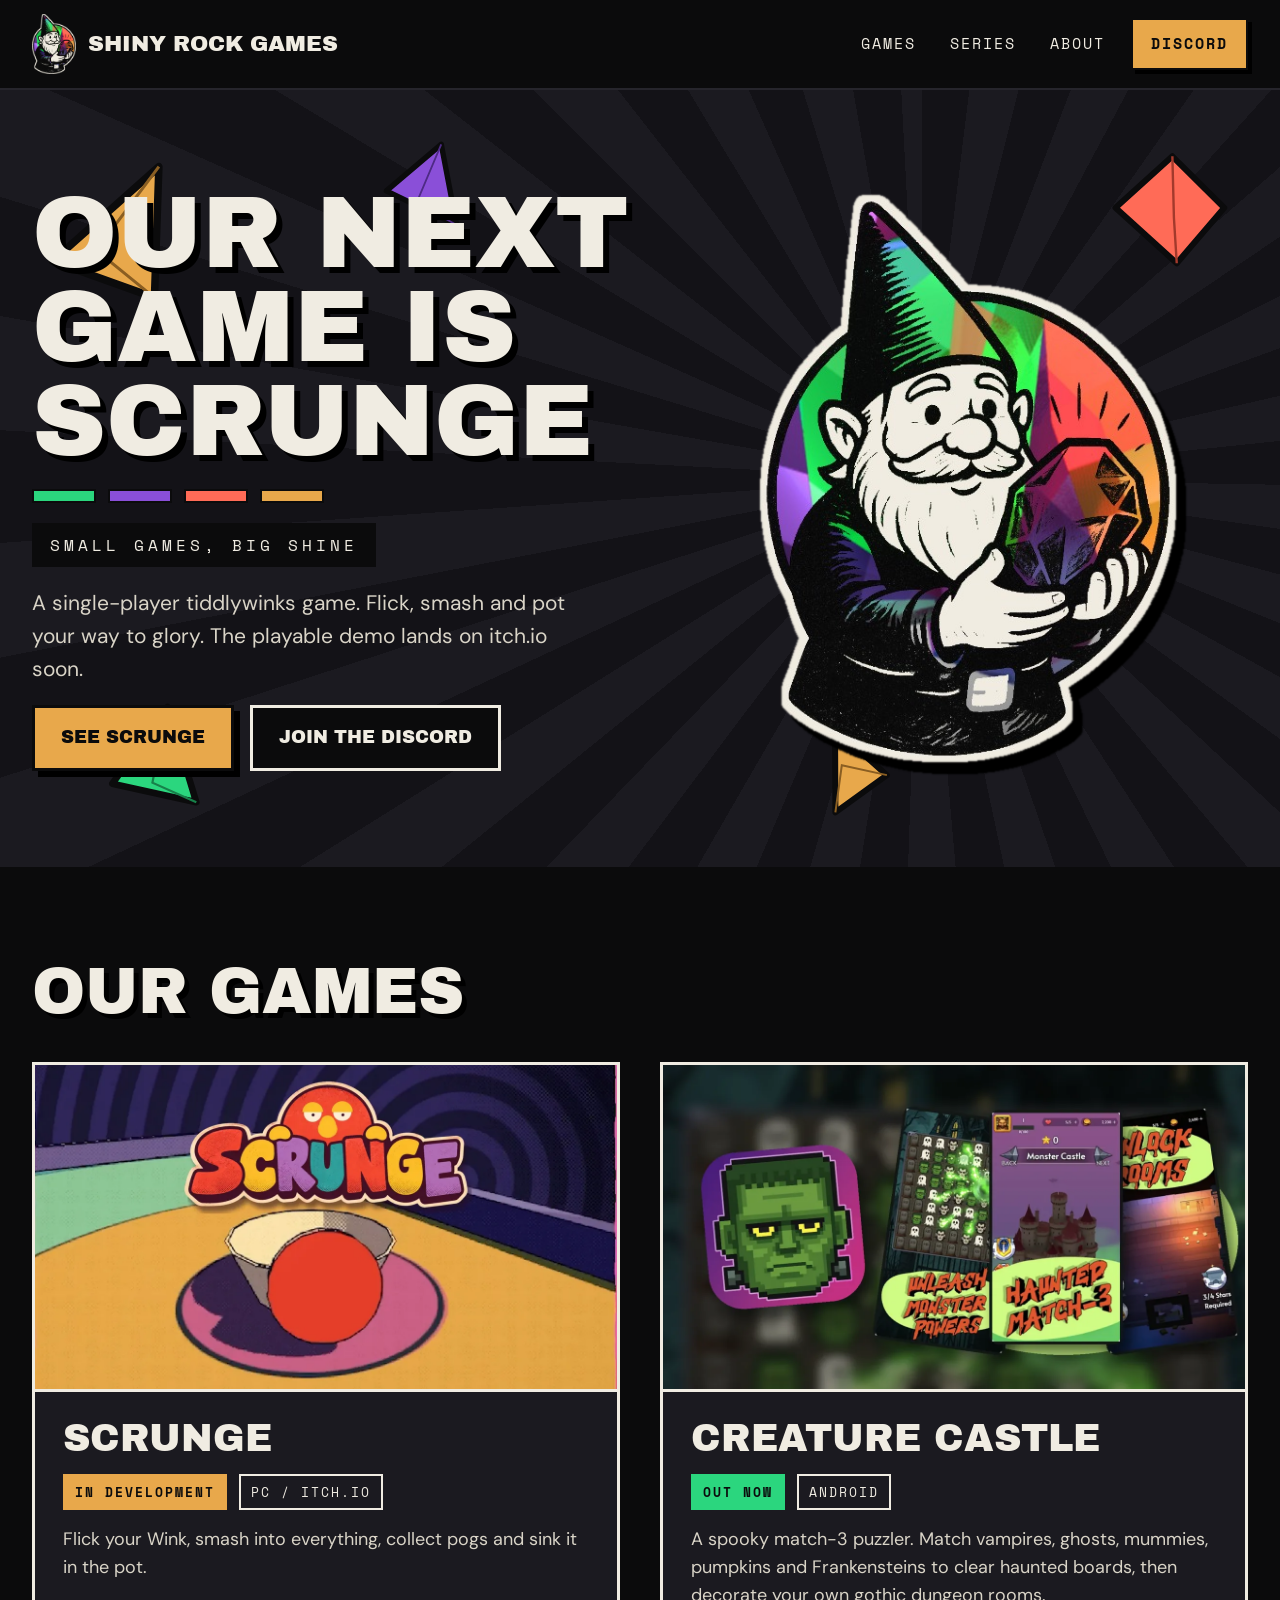
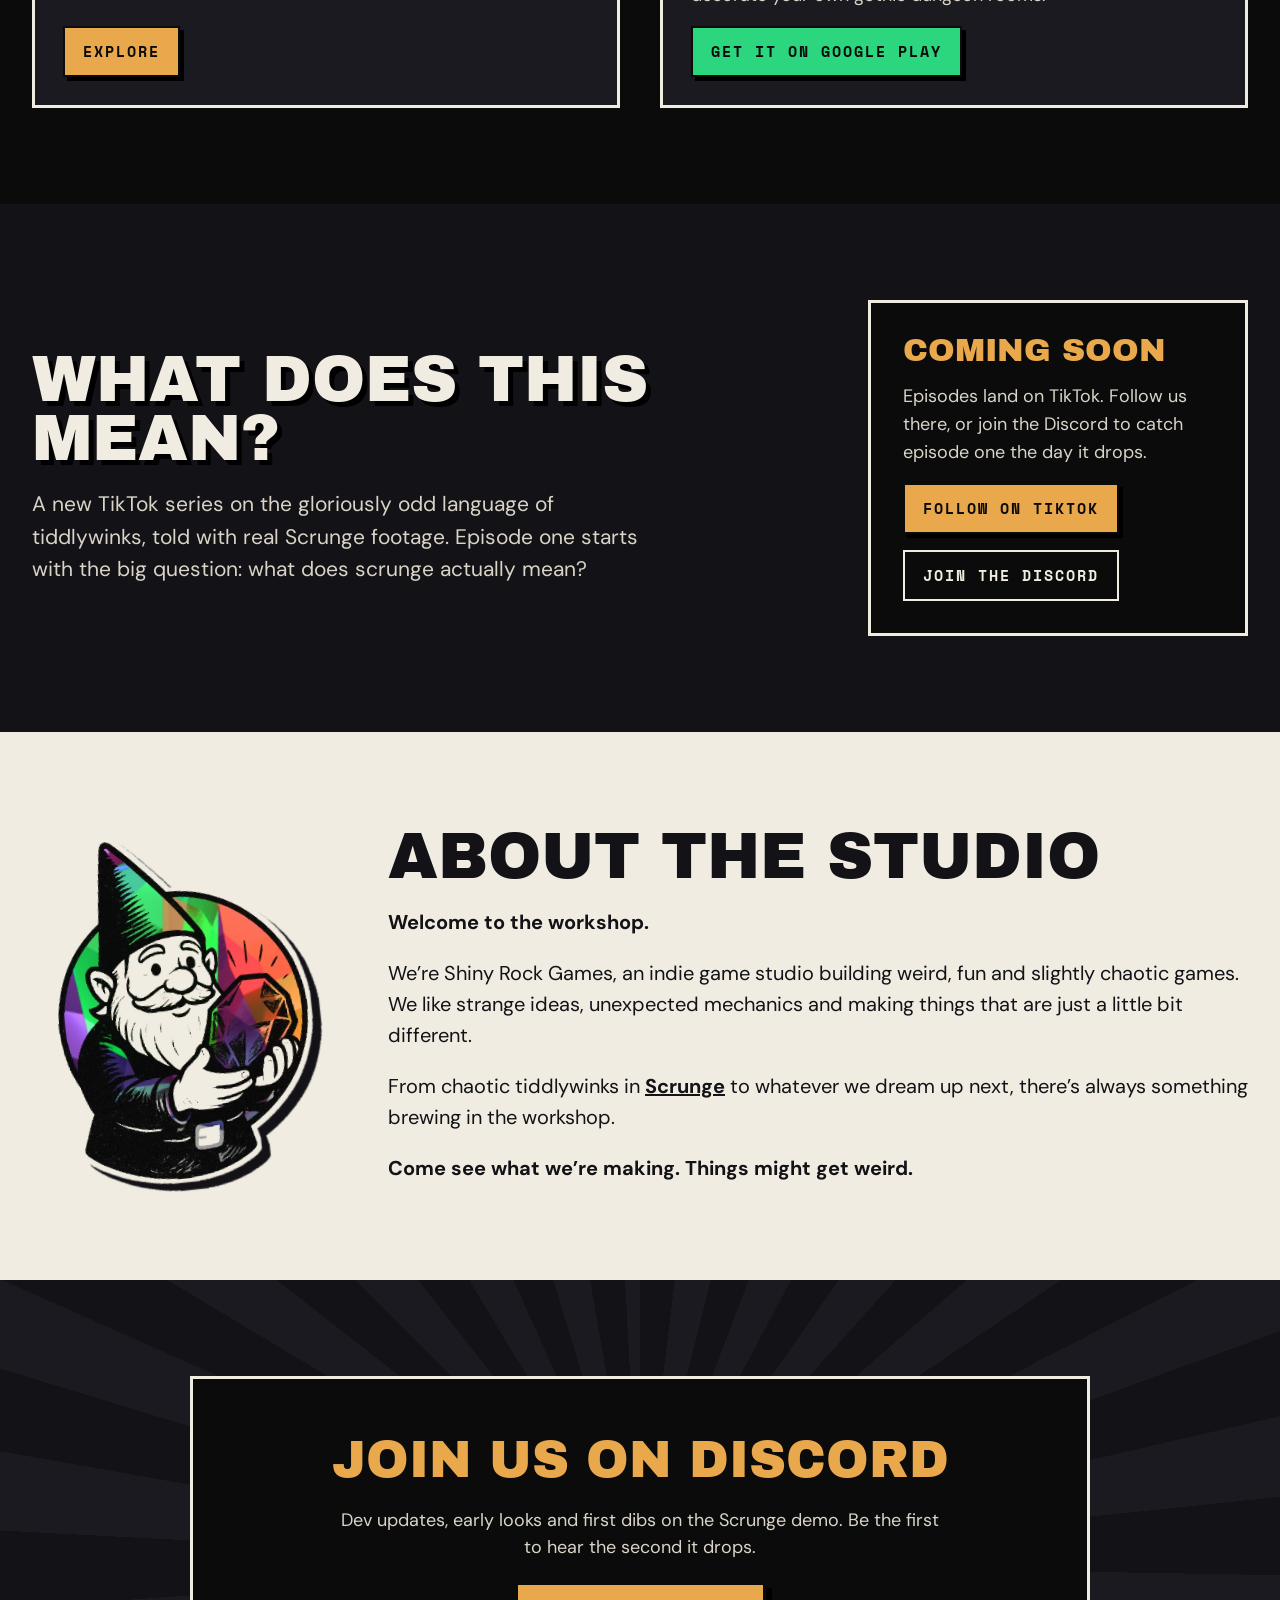
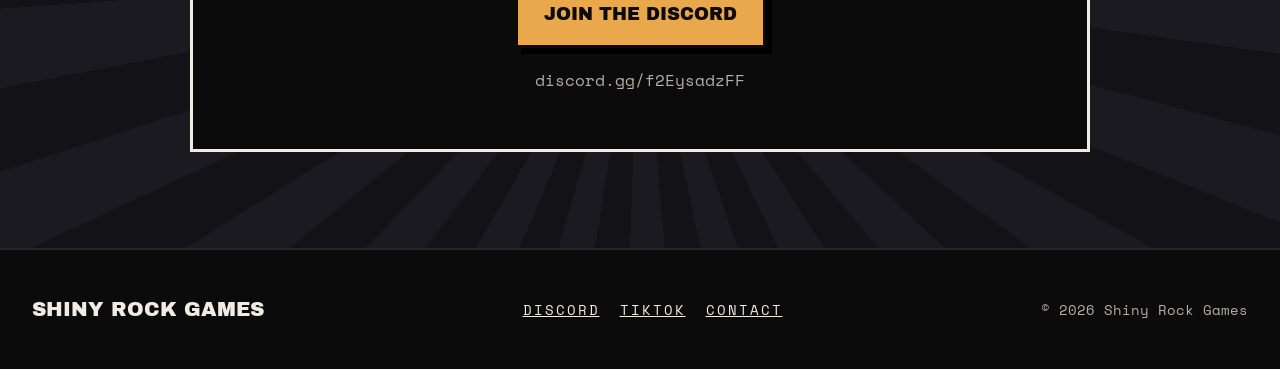
==== index.html @ 1b3ddffb "inc tiktok link" ====
<!doctype html>
<html lang="en-GB">
<head>
<meta charset="utf-8">
<meta name="viewport" content="width=device-width, initial-scale=1">
<title>Shiny Rock Games</title>
<meta name="description" content="Shiny Rock Games makes small games with big shine. Our next game, Scrunge, is a tiddlywinks game with a demo coming soon on itch.io.">
<meta property="og:title" content="Shiny Rock Games">
<meta property="og:description" content="Small games, big shine. Scrunge demo coming soon.">
<meta property="og:image" content="images/logo.png">
<link rel="icon" type="image/png" href="images/logo.png">
<link rel="preconnect" href="https://fonts.googleapis.com">
<link rel="preconnect" href="https://fonts.gstatic.com" crossorigin>
<link href="https://fonts.googleapis.com/css2?family=Archivo+Black&family=Space+Mono:wght@400;700&family=DM+Sans:wght@400;500;700&display=swap" rel="stylesheet">
<link rel="stylesheet" href="style.css">
</head>
<body>

<header class="site-header">
  <nav class="nav" aria-label="Main">
    <a class="brand" href="index.html">
      <img src="images/logo.png" alt="">
      <span>Shiny Rock Games</span>
    </a>
    <div class="nav-links">
      <a href="#games">Games</a>
      <a href="#series">Series</a>
      <a href="#about">About</a>
      <a class="btn btn--primary btn--small" href="https://discord.gg/f2EysadzFF">Discord</a>
    </div>
  </nav>
</header>

<main>

  <section class="hero hero--home sunburst">
    <svg class="shard" aria-hidden="true" width="150" height="150" viewBox="0 0 100 100" style="left:3%;top:10%;rotate:-14deg"><path d="M8 52 L92 8 L68 92 Z" fill="#E8A84B" stroke-width="5"/><path d="M92 8 L38 52 L68 92" fill="none" stroke="#8A5E22" stroke-width="2"/></svg>
    <svg class="shard" aria-hidden="true" width="90" height="90" viewBox="0 0 100 100" style="left:30%;top:6%;rotate:18deg"><path d="M50 6 L94 86 L8 74 Z" fill="#8A4FD8" stroke-width="6"/><path d="M50 6 L44 76 L94 86" fill="none" stroke="#4E2A85" stroke-width="2"/></svg>
    <svg class="shard" aria-hidden="true" width="110" height="110" viewBox="0 0 100 100" style="left:8%;bottom:8%;rotate:8deg"><path d="M14 86 L54 10 L92 92 Z" fill="#2BD67E" stroke-width="6"/><path d="M54 10 L50 80 L92 92" fill="none" stroke="#17804A" stroke-width="2"/></svg>
    <svg class="shard" aria-hidden="true" width="120" height="120" viewBox="0 0 100 100" style="right:4%;top:8%;rotate:-22deg"><path d="M10 30 L70 8 L94 64 L40 92 Z" fill="#FF6B57" stroke-width="5"/><path d="M70 8 L52 56 L40 92" fill="none" stroke="#A33A2C" stroke-width="2"/></svg>
    <svg class="shard" aria-hidden="true" width="100" height="100" viewBox="0 0 100 100" style="right:30%;bottom:6%;rotate:30deg"><path d="M20 20 L88 34 L62 92 Z" fill="#E8A84B" stroke-width="6"/><path d="M88 34 L44 48 L62 92" fill="none" stroke="#8A5E22" stroke-width="2"/></svg>

    <div class="wrap hero-grid">
      <div class="hero-copy">
        <h1 class="display h1">Our next game is Scrunge</h1>
        <div class="colour-bar" aria-hidden="true"><span></span><span></span><span></span><span></span></div>
        <span class="tagline">Small games, big shine</span>
        <p class="lead">A single-player tiddlywinks game. Flick, smash and pot your way to glory. The playable demo lands on itch.io soon.</p>
        <div class="btn-row">
          <a class="btn btn--primary" href="scrunge.html">See Scrunge</a>
          <a class="btn btn--outline" href="https://discord.gg/f2EysadzFF">Join the Discord</a>
        </div>
      </div>
      <div class="hero-art">
        <img src="images/logo.png" alt="The Shiny Rock Games gnome holding a glowing gem">
      </div>
    </div>
  </section>

  <section id="games" class="section section--black">
    <div class="wrap" style="display:flex;flex-direction:column;gap:40px">
      <h2 class="display h2">Our games</h2>
      <div class="games-grid">

        <article class="game-card">
          <img src="images/scrunge-screenshot.webp" width="1200" height="675" loading="lazy" alt="The Scrunge logo above a red wink resting against the pot on an orange mat">
          <div class="game-card__body">
            <h3 class="h3">Scrunge</h3>
            <div class="tags"><span class="tag tag--amber">IN DEVELOPMENT</span><span class="tag">PC / ITCH.IO</span></div>
            <p class="body-dim">Flick your Wink, smash into everything, collect pogs and sink it in the pot.</p>
            <a class="btn btn--primary btn--small" href="scrunge.html">Explore</a>
          </div>
        </article>

        <article class="game-card">
          <img src="images/creature-castle-screenshot.webp" width="1200" height="675" loading="lazy" alt="The Creature Castle app icon, a pixel-art Frankenstein, beside three phone screens: a haunted match-3 board, the Monster Castle map and a dungeon room to unlock">
          <div class="game-card__body">
            <h3 class="h3">Creature Castle</h3>
            <div class="tags"><span class="tag tag--green">OUT NOW</span><span class="tag">ANDROID</span></div>
            <p class="body-dim">A spooky match-3 puzzler. Match vampires, ghosts, mummies, pumpkins and Frankensteins to clear haunted boards, then decorate your own gothic dungeon rooms.</p>
            <a class="btn btn--primary btn--small btn--green" href="https://play.google.com/store/apps/details?id=com.shinyrockgames.monstercastle">Get it on Google Play</a>
          </div>
        </article>

      </div>
    </div>
  </section>

  <section id="series" class="section">
    <div class="wrap split">
      <div class="grow">
        <h2 class="display h2">What does this mean?</h2>
        <p class="lead" style="max-width:640px">A new TikTok series on the gloriously odd language of tiddlywinks, told with real Scrunge footage. Episode one starts with the big question: what does scrunge actually mean?</p>
      </div>
      <div class="panel">
        <span class="panel__title">Coming soon</span>
        <p class="body-dim">Episodes land on TikTok. Follow us there, or join the Discord to catch episode one the day it drops.</p>
        <div class="btn-row">
          <a class="btn btn--primary btn--small" href="https://www.tiktok.com/@shiny.rock.games">Follow on TikTok</a>
          <a class="btn btn--outline btn--small" href="https://discord.gg/f2EysadzFF">Join the Discord</a>
        </div>
      </div>
    </div>
  </section>

  <section id="about" class="section section--cream">
    <div class="wrap about">
      <div class="about__art"><img src="images/logo.png" alt=""></div>
      <div class="about__copy">
        <h2 class="display h2">About the studio</h2>
        <p><strong>Welcome to the workshop.</strong></p>
        <p>We’re Shiny Rock Games, an indie game studio building weird, fun and slightly chaotic games. We like strange ideas, unexpected mechanics and making things that are just a little bit different.</p>
        <p>From chaotic tiddlywinks in <strong><a href="scrunge.html">Scrunge</a></strong> to whatever we dream up next, there’s always something brewing in the workshop.</p>
        <p><strong>Come see what we’re making. Things might get weird.</strong></p>
      </div>
    </div>
  </section>

  <section class="section sunburst">
    <div class="cta-box cta-box--centre">
      <h2 class="cta-title">Join us on Discord</h2>
      <p class="body-dim" style="max-width:620px">Dev updates, early looks and first dibs on the Scrunge demo. Be the first to hear the second it drops.</p>
      <a class="btn btn--primary" href="https://discord.gg/f2EysadzFF">Join the Discord</a>
      <p class="mono" style="margin:0;font-size:16px;color:var(--muted)">discord.gg/f2EysadzFF</p>
    </div>
  </section>

</main>

<footer class="site-footer">
  <div class="wrap">
    <span class="footer-brand">Shiny Rock Games</span>
    <div class="footer-links">
      <a href="https://discord.gg/f2EysadzFF">Discord</a>
      <a href="https://www.tiktok.com/@shiny.rock.games">TikTok</a>
      <!-- TODO: add Instagram and Threads once the accounts exist -->
      <a href="mailto:shinyrockgames@gmail.com">Contact</a>
    </div>
    <span class="footer-copy">© 2026 Shiny Rock Games</span>
  </div>
</footer>

</body>
</html>
---- style.css ----
/* Shiny Rock Games: shared styles */
:root {
  --ink: #131217;
  --ink-ray: #1B1A20;
  --black: #0B0B0C;
  --panel: #1B1A20;
  --panel-2: #26252C;
  --line: #3A3942;
  --cream: #F0ECE2;
  --cream-dim: #D9D4C7;
  --muted: #B5B0A4;
  --green: #2BD67E;
  --purple: #8A4FD8;
  --purple-light: #B98CF0;
  --purple-dark: #6B3BB0;
  --coral: #FF6B57;
  --amber: #E8A84B;
  --accent: var(--amber);

  --font-display: 'Archivo Black', 'Arial Black', sans-serif;
  --font-mono: 'Space Mono', ui-monospace, monospace;
  --font-body: 'DM Sans', 'Helvetica Neue', Arial, sans-serif;

  --section-y: 96px;
  --gutter: 32px;
  --max: 1280px;
}

* { box-sizing: border-box; }
html { scroll-behavior: smooth; }
body { margin: 0; background: var(--ink); color: var(--cream); font-family: var(--font-body); font-size: 18px; line-height: 1.55; }
img { max-width: 100%; height: auto; display: block; }
a { color: var(--cream); }
a:hover { color: var(--amber); }
:focus-visible { outline: 3px solid var(--amber); outline-offset: 3px; }

.wrap { max-width: var(--max); margin: 0 auto; }
.section { padding: var(--section-y) var(--gutter); }
.section--black { background: var(--black); }
.section--cream { background: var(--cream); color: var(--ink); }
.section--cream a { color: var(--ink); }
.sunburst { position: relative; overflow: hidden; background-color: var(--ink); background-image: repeating-conic-gradient(from 0deg at var(--burst-x, 50%) var(--burst-y, 50%), var(--ink) 0deg 7deg, var(--ink-ray) 7deg 14deg); }

/* Type */
.display { margin: 0; font-family: var(--font-display); font-weight: 400; text-transform: uppercase; line-height: 0.92; text-shadow: 6px 6px 0 #000; }
.h1 { font-size: clamp(54px, 8vw, 104px); }
.h1--huge { font-size: clamp(76px, 14vw, 200px); line-height: 0.88; text-shadow: 8px 8px 0 #000; }
.h2 { font-size: clamp(36px, 5vw, 64px); text-shadow: 5px 5px 0 #000; }
.section--cream .h2 { text-shadow: none; }
.h3 { font-family: var(--font-display); font-weight: 400; text-transform: uppercase; margin: 0; font-size: 38px; line-height: 1; }
.lead { margin: 0; font-size: 21px; color: var(--cream-dim); max-width: 560px; }
.body-dim { margin: 0; color: var(--cream-dim); }
.mono { font-family: var(--font-mono); }
.tagline { align-self: flex-start; display: inline-block; padding: 10px 18px; background: var(--black); color: var(--cream); font-family: var(--font-mono); font-size: 16px; letter-spacing: 4px; text-transform: uppercase; }

/* Four-colour brand bar */
.colour-bar { display: flex; gap: 12px; }
.colour-bar span { width: 64px; height: 14px; border: 2px solid var(--black); }
.colour-bar span:nth-child(1) { background: var(--green); }
.colour-bar span:nth-child(2) { background: var(--purple); }
.colour-bar span:nth-child(3) { background: var(--coral); }
.colour-bar span:nth-child(4) { background: var(--amber); }

/* Buttons: press into their shadow, never fade */
.btn { display: inline-block; padding: 16px 26px; font-family: var(--font-display); font-size: 18px; text-transform: uppercase; text-decoration: none; border: 3px solid var(--black); cursor: pointer; transition: transform .08s ease-out, box-shadow .08s ease-out; }
.btn--primary { background: var(--accent); color: var(--black); box-shadow: 6px 6px 0 #000; }
.btn--primary:hover { color: var(--black); transform: translate(3px, 3px); box-shadow: 3px 3px 0 #000; }
.btn--primary:active { transform: translate(6px, 6px); box-shadow: 0 0 0 #000; }
.btn--outline { background: var(--black); color: var(--cream); border-color: var(--cream); }
.btn--outline:hover { color: var(--black); background: var(--cream); }
.btn--small { padding: 12px 18px; font-family: var(--font-mono); font-weight: 700; font-size: 15px; letter-spacing: 2px; border-width: 2px; }
.btn--small.btn--primary { box-shadow: 4px 4px 0 #000; }
.btn--small.btn--primary:hover { box-shadow: 2px 2px 0 #000; transform: translate(2px, 2px); }
.btn--green { background: var(--green); }
.btn-row { display: flex; flex-wrap: wrap; gap: 16px; }

/* Header */
.site-header { background: var(--black); border-bottom: 2px solid var(--panel-2); }
.nav { max-width: var(--max); margin: 0 auto; padding: 14px var(--gutter); display: flex; flex-wrap: wrap; align-items: center; justify-content: space-between; gap: 16px; }
.brand { display: flex; align-items: center; gap: 12px; text-decoration: none; color: var(--cream); }
.brand img { height: 60px; width: auto; }
.brand span { font-family: var(--font-display); font-size: 22px; text-transform: uppercase; }
.nav-links { display: flex; flex-wrap: wrap; align-items: center; gap: 6px; font-family: var(--font-mono); font-size: 15px; letter-spacing: 2px; text-transform: uppercase; }
.nav-links a { padding: 12px 14px; text-decoration: none; }
.nav-links .btn { padding: 12px 18px; margin-left: 6px; }

/* Gem shards (decorative) */
.shard { position: absolute; pointer-events: none; }
.shard path:first-child { stroke: var(--black); stroke-linejoin: round; }

/* Hero */
.hero { padding: var(--section-y) var(--gutter); }
.hero--home { --burst-x: 72%; }
.hero-grid { position: relative; display: flex; flex-wrap: wrap; align-items: center; gap: 56px; }
.hero-copy { flex: 1 1 460px; min-width: 0; display: flex; flex-direction: column; gap: 20px; }
.hero-art { flex: 1 1 420px; min-width: 0; display: flex; justify-content: center; }
.hero-art img { width: 100%; max-width: 420px; filter: drop-shadow(10px 12px 0 #000); }
.hero--game { --burst-y: 30%; }
.hero-centre { position: relative; display: flex; flex-direction: column; align-items: center; text-align: center; gap: 20px; }
.hero-centre .tagline { align-self: center; }

/* Placeholders: replace with real media */
.placeholder { background: var(--panel-2); color: var(--muted); font-family: var(--font-mono); display: flex; align-items: center; justify-content: center; text-align: center; padding: 16px; }

/* Game cards */
.games-grid { display: grid; grid-template-columns: repeat(auto-fit, minmax(320px, 1fr)); gap: 40px; }
.game-card { background: var(--panel); border: 3px solid var(--cream); display: flex; flex-direction: column; }
.game-card .placeholder, .game-card > img { aspect-ratio: 16 / 9; border-bottom: 3px solid var(--cream); object-fit: cover; }
.game-card__body { padding: 28px; display: flex; flex-direction: column; gap: 16px; flex-grow: 1; }
.game-card__body p { flex-grow: 1; }
.game-card__body .btn { align-self: flex-start; }
.tags { display: flex; flex-wrap: wrap; gap: 12px; font-family: var(--font-mono); font-size: 13px; letter-spacing: 2px; }
.tag { padding: 6px 10px; border: 2px solid var(--cream); }
.tag--amber { background: var(--amber); color: var(--black); border-color: var(--amber); font-weight: 700; }
.tag--green { background: var(--green); color: var(--black); border-color: var(--green); font-weight: 700; }

/* Split rows */
.split { display: flex; flex-wrap: wrap; align-items: center; justify-content: space-between; gap: 40px; }
.split > .grow { flex: 1 1 520px; min-width: 0; display: flex; flex-direction: column; gap: 20px; }
.panel { flex: 0 1 380px; min-width: 0; background: var(--black); border: 3px solid var(--cream); padding: 32px; display: flex; flex-direction: column; gap: 16px; }
.panel .btn { align-self: flex-start; }
.panel__title { font-family: var(--font-display); font-size: 32px; text-transform: uppercase; color: var(--amber); line-height: 1; }

/* About */
.about { display: flex; flex-wrap: wrap; align-items: center; gap: 56px; }
.about__art { flex: 0 1 300px; display: flex; justify-content: center; }
.about__art img { max-width: 260px; transform: rotate(-6deg); filter: drop-shadow(8px 8px 0 var(--ink)); }
.about__copy { flex: 1 1 460px; min-width: 0; display: flex; flex-direction: column; gap: 20px; }
.about__copy p { margin: 0; font-size: 20px; }

/* CTA bands */
.cta-box { position: relative; max-width: 960px; margin: 0 auto; background: var(--black); border: 3px solid var(--cream); padding: 56px 40px; display: flex; flex-wrap: wrap; align-items: center; justify-content: space-between; gap: 40px; }
.cta-box > div { flex: 1 1 360px; min-width: 0; display: flex; flex-direction: column; gap: 12px; }
.cta-box--centre { flex-direction: column; align-items: center; justify-content: center; gap: 20px; text-align: center; max-width: 900px; }
.cta-box.cta-box--centre > * { flex: none; }
.cta-box--centre .btn-row { flex-direction: row; justify-content: center; gap: 16px; }
.cta-title { margin: 0; font-family: var(--font-display); font-weight: 400; font-size: clamp(32px, 4vw, 52px); text-transform: uppercase; color: var(--amber); line-height: 1; }

/* Trailer */
.trailer { width: 100%; max-width: 1040px; aspect-ratio: 16 / 9; background: var(--black); border: 3px solid var(--cream); box-shadow: 12px 12px 0 #000; display: flex; flex-direction: column; align-items: center; justify-content: center; gap: 16px; }
.trailer iframe, .trailer video { display: block; width: 100%; height: 100%; border: 0; }

/* How it plays: alternating rows */
.steps { display: flex; flex-direction: column; gap: 72px; }
.step { display: flex; flex-wrap: wrap; align-items: center; gap: 56px; }
.step:nth-child(even) { flex-direction: row-reverse; }
.step__media { flex: 1 1 480px; min-width: 0; aspect-ratio: 16 / 9; border: 3px solid var(--cream); }
video.step__media { display: block; width: 100%; height: auto; object-fit: cover; background: var(--black); }
.step__copy { flex: 1 1 340px; min-width: 0; display: flex; flex-direction: column; gap: 16px; }
.step__num { font-family: var(--font-display); font-size: 72px; line-height: 1; color: var(--line); }
.step__copy .h3 { font-size: 40px; }

/* Pogs */
.pogs { display: grid; grid-template-columns: repeat(auto-fit, minmax(200px, 1fr)); gap: 40px; justify-items: center; }
.pog { display: flex; flex-direction: column; align-items: center; gap: 16px; }
.pog__disc { width: 200px; height: 200px; border-radius: 50%; border: 4px solid var(--black); background-size: 10px 10px; box-shadow: 6px 6px 0 var(--black); display: flex; align-items: center; justify-content: center; }
.pog__face { width: 128px; height: 128px; border-radius: 50%; background: var(--cream); border: 3px solid var(--black); display: flex; align-items: center; justify-content: center; text-align: center; font-family: var(--font-mono); font-weight: 700; font-size: 13px; padding: 10px; overflow: hidden; }
.pog__name { font-family: var(--font-display); font-size: 18px; text-transform: uppercase; }
.pog--green  .pog__disc { background-color: var(--green);  background-image: radial-gradient(var(--black) 18%, transparent 20%); transform: rotate(-6deg); }
.pog--purple .pog__disc { background-color: var(--purple); background-image: radial-gradient(var(--cream) 18%, transparent 20%); transform: rotate(5deg); }
.pog--amber  .pog__disc { background-color: var(--amber);  background-image: radial-gradient(var(--coral) 18%, transparent 20%); transform: rotate(-2deg); }
.pog--coral  .pog__disc { background-color: var(--coral);  background-image: radial-gradient(var(--black) 18%, transparent 20%); transform: rotate(7deg); }

/* Glossary */
.glossary { flex: 1 1 520px; min-width: 0; margin: 0; display: flex; flex-direction: column; gap: 16px; }
.glossary > div { background: var(--black); border: 3px solid var(--cream); padding: 22px 26px; }
.glossary dt { font-family: var(--font-display); font-size: 26px; text-transform: uppercase; }
.glossary dd { margin: 8px 0 0; color: var(--cream-dim); }
.label-box { align-self: flex-start; padding: 12px 18px; background: var(--black); border: 2px solid var(--cream); font-family: var(--font-mono); font-weight: 700; letter-spacing: 3px; text-transform: uppercase; color: var(--amber); }

/* Footer */
.site-footer { background: var(--black); padding: 44px var(--gutter); border-top: 2px solid var(--panel-2); }
.site-footer .wrap { display: flex; flex-wrap: wrap; align-items: center; justify-content: space-between; gap: 20px; }
.footer-brand { font-family: var(--font-display); font-size: 20px; text-transform: uppercase; }
.footer-links { display: flex; flex-wrap: wrap; gap: 20px; font-family: var(--font-mono); font-size: 14px; letter-spacing: 2px; text-transform: uppercase; }
.footer-copy { font-family: var(--font-mono); font-size: 14px; color: var(--muted); }

/* Small screens */
@media (max-width: 640px) {
  :root { --section-y: 64px; --gutter: 20px; }
  .brand img { height: 48px; }
  .brand span { font-size: 18px; }
  .shard { transform: scale(.6); opacity: .8; }
  .cta-box { padding: 36px 24px; }
}

@media (prefers-reduced-motion: reduce) {
  html { scroll-behavior: auto; }
  .btn { transition: none; }
}
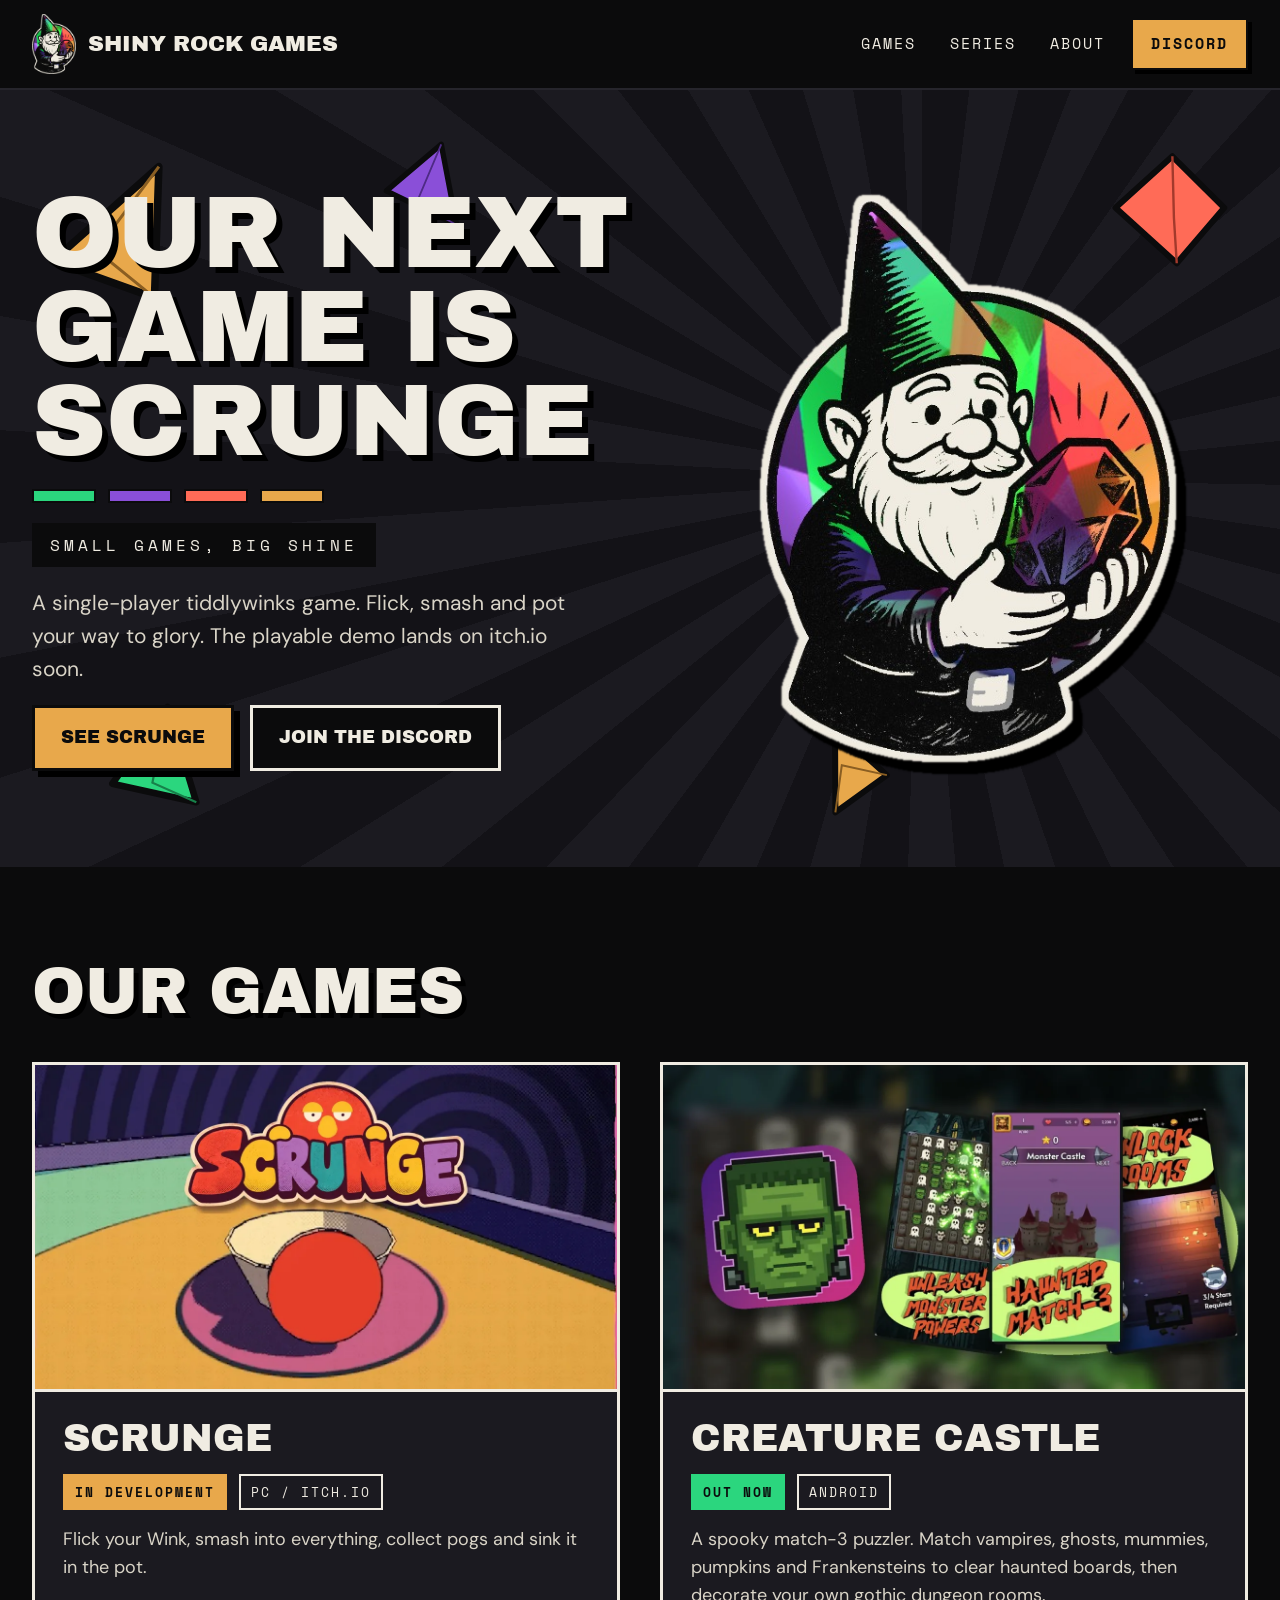
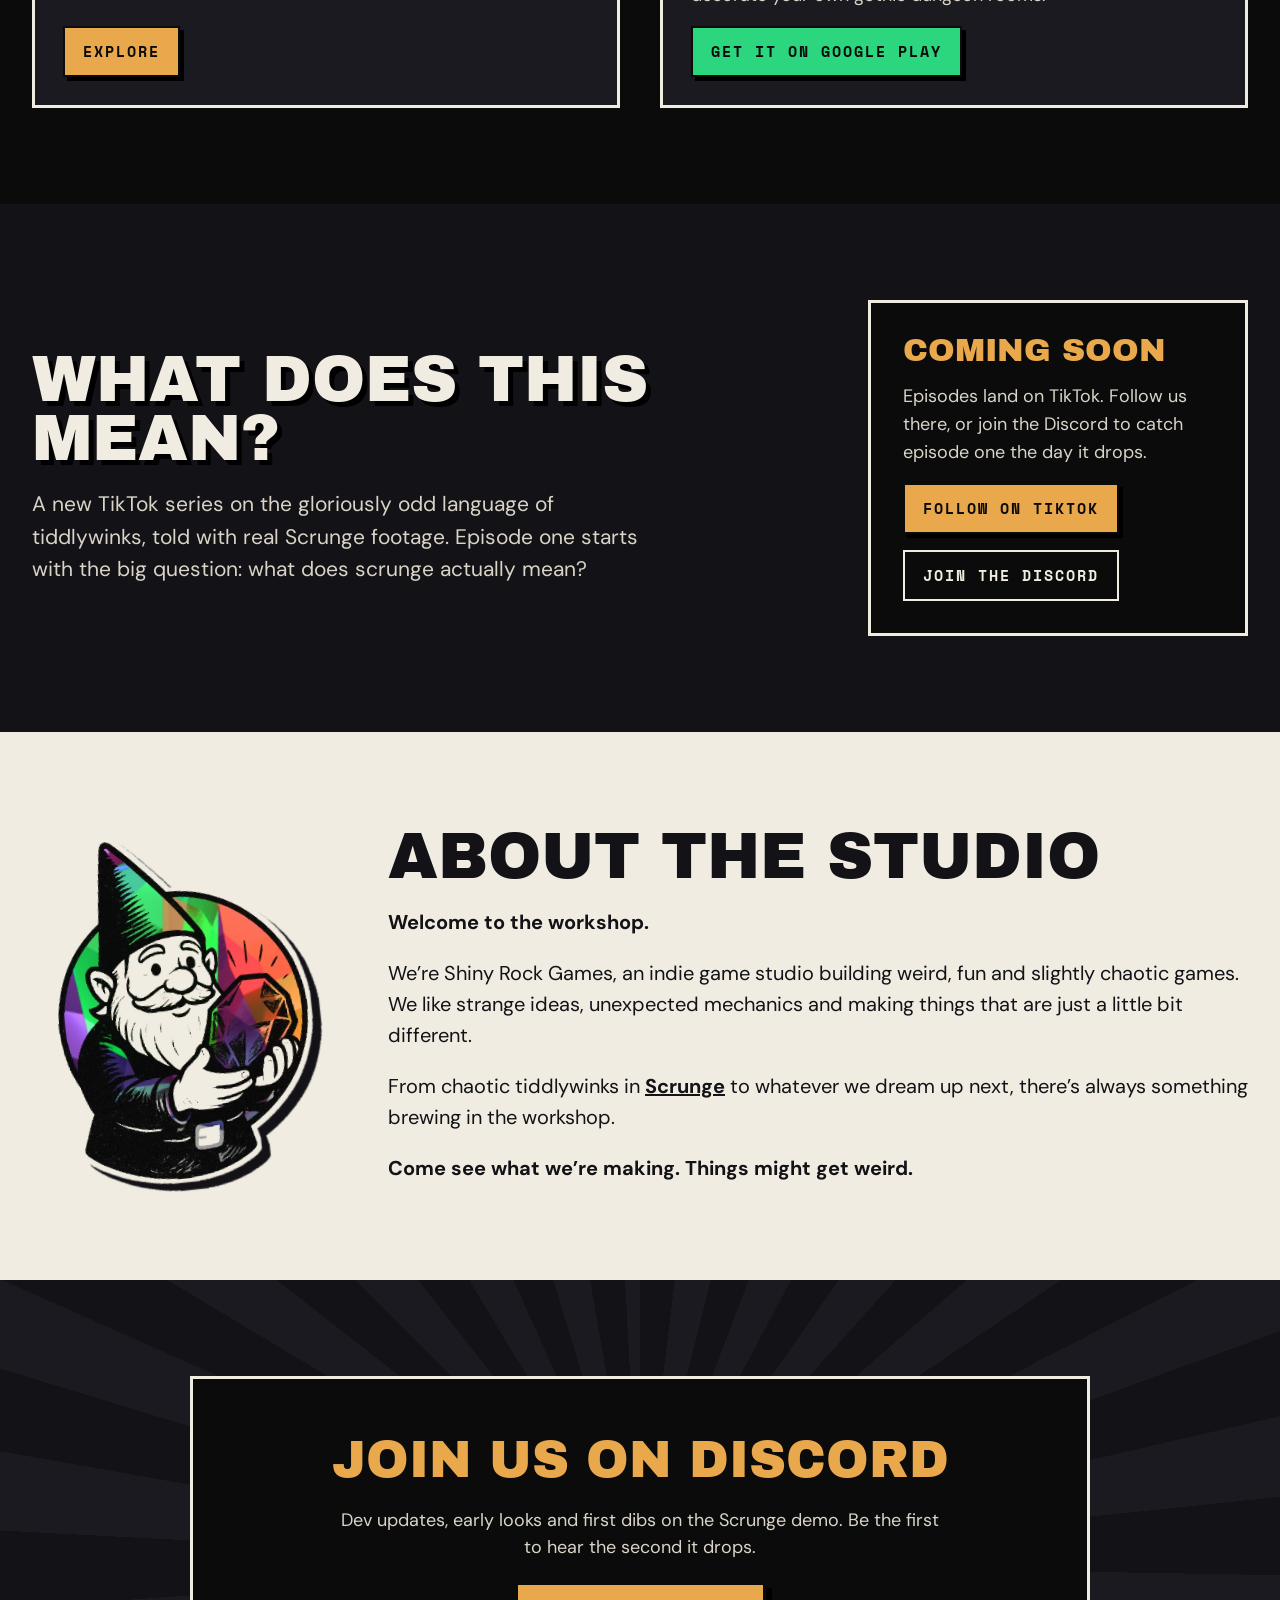
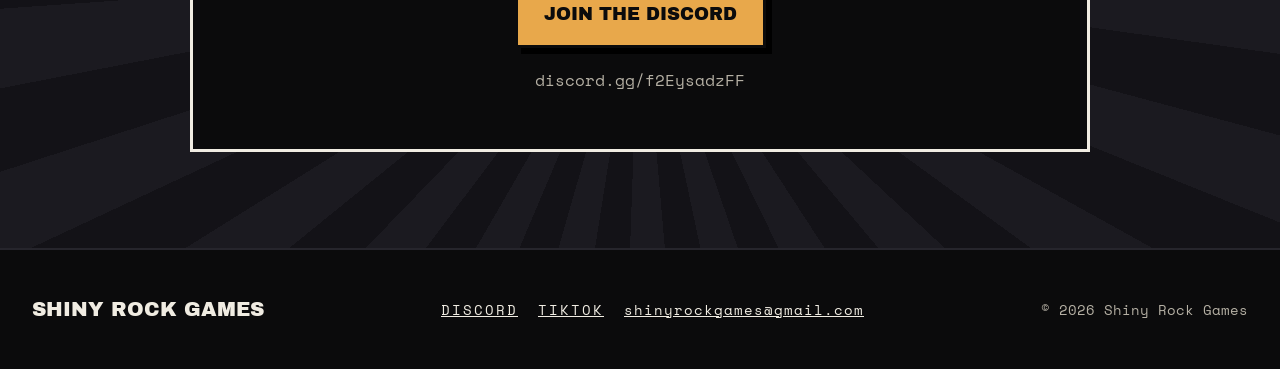
==== commit fafe793d: "email update" ====
--- a/index.html
+++ b/index.html
@@ -134,7 +134,7 @@
       <a href="https://discord.gg/f2EysadzFF">Discord</a>
       <a href="https://www.tiktok.com/@shiny.rock.games">TikTok</a>
       <!-- TODO: add Instagram and Threads once the accounts exist -->
-      <a href="mailto:shinyrockgames@gmail.com">Contact</a>
+      <a class="footer-email" href="mailto:shinyrockgames@gmail.com">shinyrockgames@gmail.com</a>
     </div>
     <span class="footer-copy">© 2026 Shiny Rock Games</span>
   </div>
--- a/style.css
+++ b/style.css
@@ -173,6 +173,7 @@
 .site-footer .wrap { display: flex; flex-wrap: wrap; align-items: center; justify-content: space-between; gap: 20px; }
 .footer-brand { font-family: var(--font-display); font-size: 20px; text-transform: uppercase; }
 .footer-links { display: flex; flex-wrap: wrap; gap: 20px; font-family: var(--font-mono); font-size: 14px; letter-spacing: 2px; text-transform: uppercase; }
+.footer-links .footer-email { text-transform: none; letter-spacing: 1px; overflow-wrap: anywhere; }
 .footer-copy { font-family: var(--font-mono); font-size: 14px; color: var(--muted); }
 
 /* Small screens */
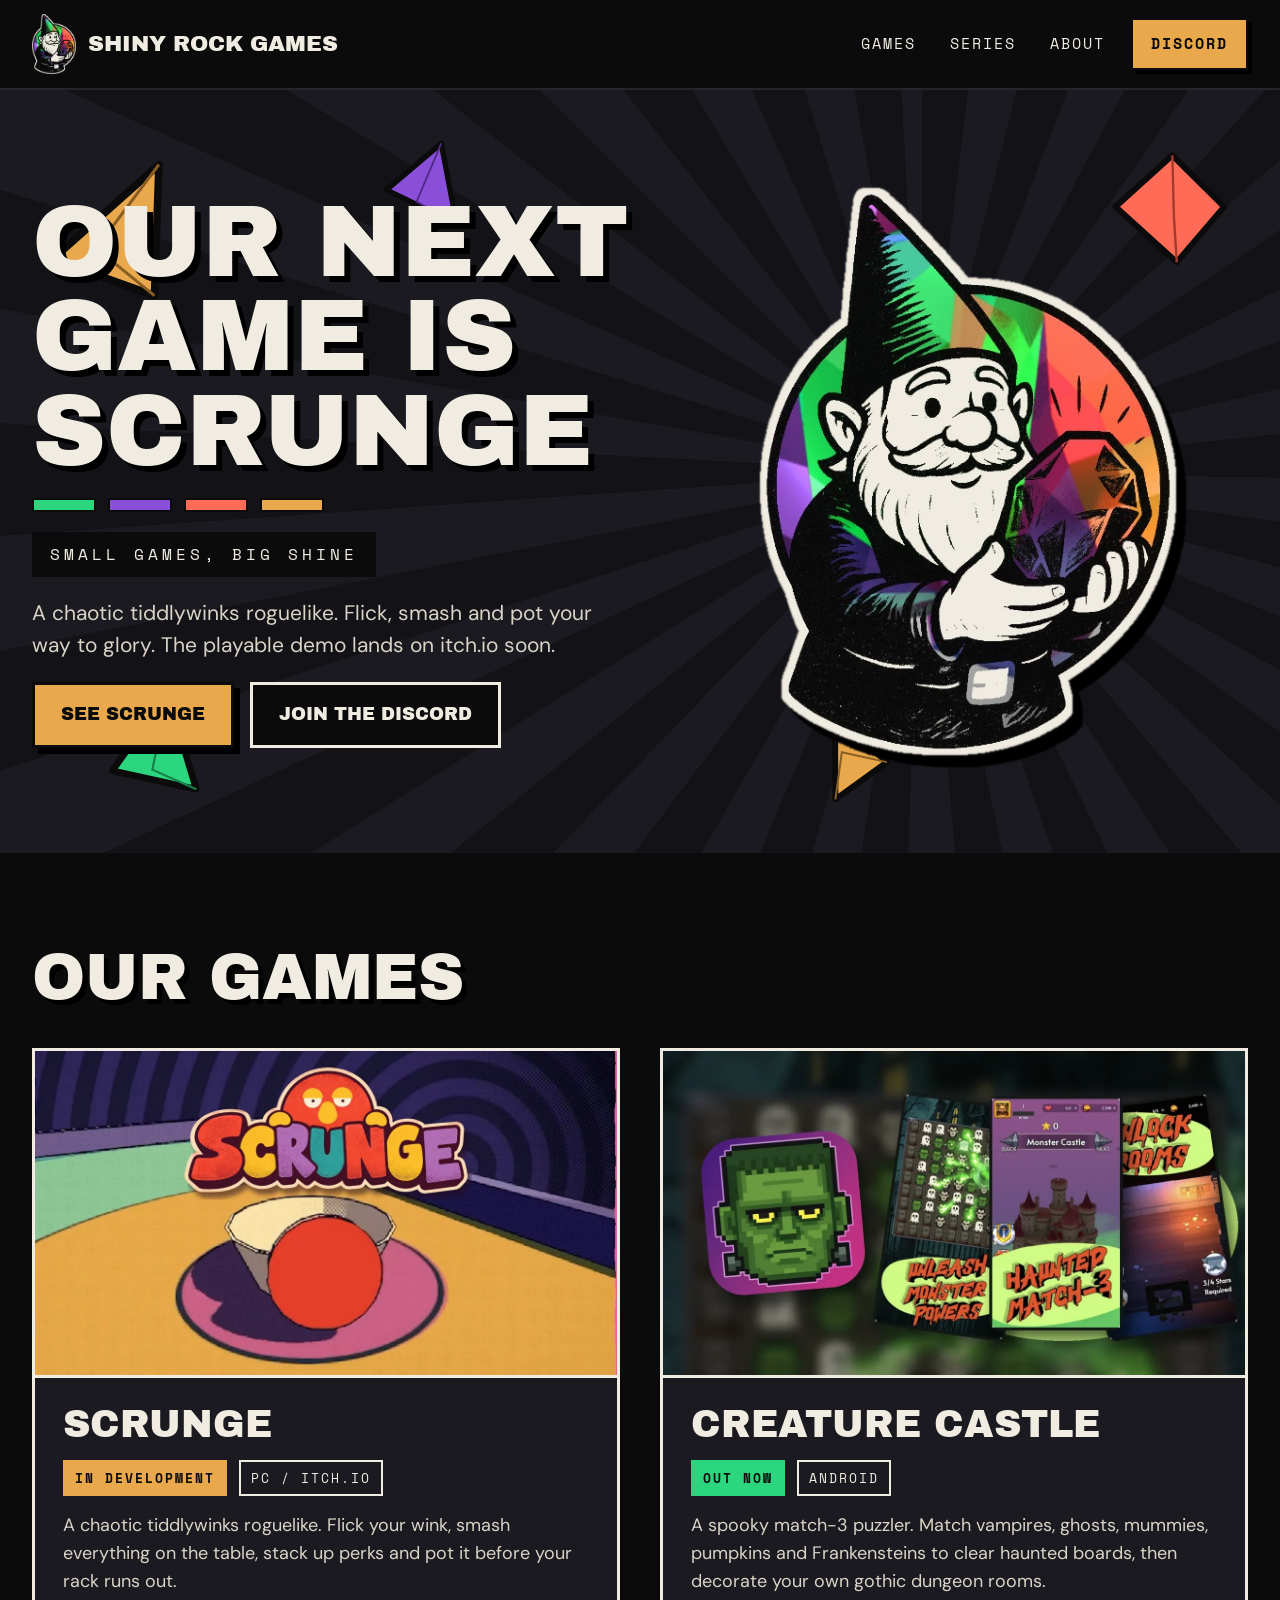
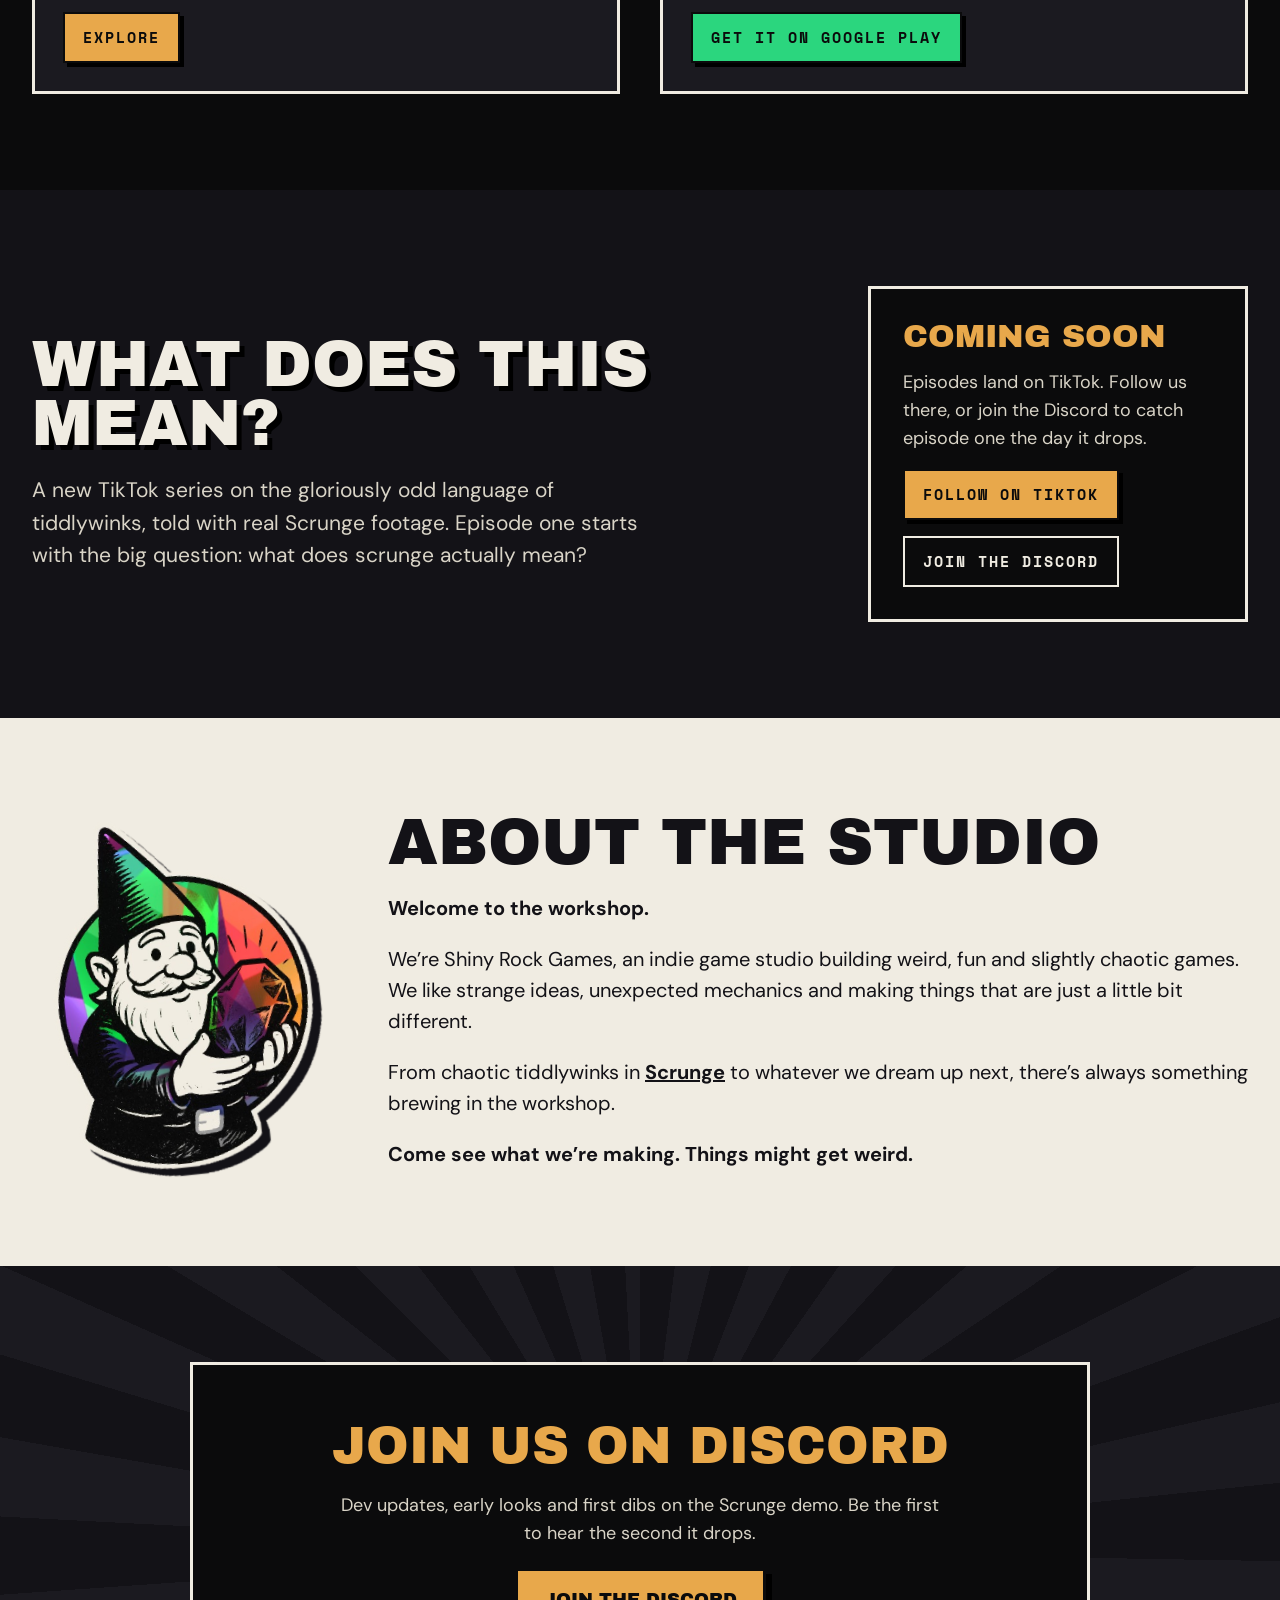
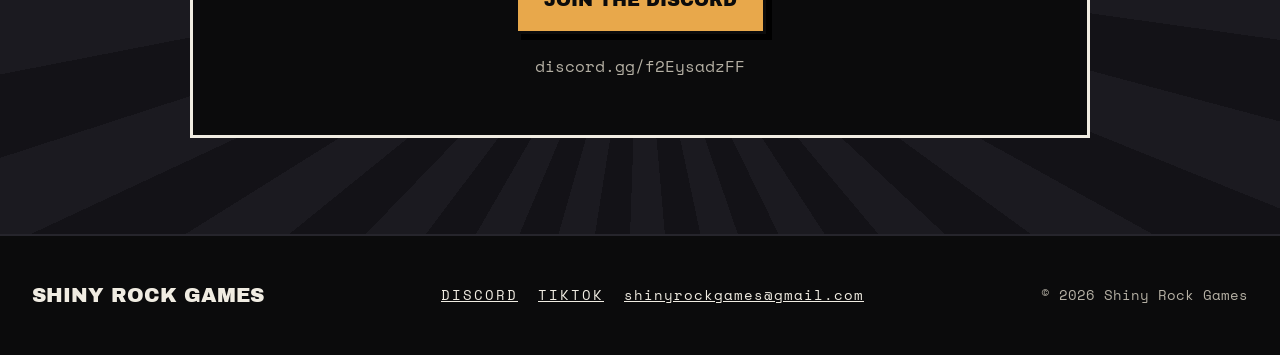
==== commit 14918c55: "roguelike def" ====
--- a/index.html
+++ b/index.html
@@ -4,7 +4,7 @@
 <meta charset="utf-8">
 <meta name="viewport" content="width=device-width, initial-scale=1">
 <title>Shiny Rock Games</title>
-<meta name="description" content="Shiny Rock Games makes small games with big shine. Our next game, Scrunge, is a tiddlywinks game with a demo coming soon on itch.io.">
+<meta name="description" content="Shiny Rock Games makes small games with big shine. Our next game, Scrunge, is a chaotic tiddlywinks roguelike with a demo coming soon on itch.io.">
 <meta property="og:title" content="Shiny Rock Games">
 <meta property="og:description" content="Small games, big shine. Scrunge demo coming soon.">
 <meta property="og:image" content="images/logo.png">
@@ -45,7 +45,7 @@
         <h1 class="display h1">Our next game is Scrunge</h1>
         <div class="colour-bar" aria-hidden="true"><span></span><span></span><span></span><span></span></div>
         <span class="tagline">Small games, big shine</span>
-        <p class="lead">A single-player tiddlywinks game. Flick, smash and pot your way to glory. The playable demo lands on itch.io soon.</p>
+        <p class="lead">A chaotic tiddlywinks roguelike. Flick, smash and pot your way to glory. The playable demo lands on itch.io soon.</p>
         <div class="btn-row">
           <a class="btn btn--primary" href="scrunge.html">See Scrunge</a>
           <a class="btn btn--outline" href="https://discord.gg/f2EysadzFF">Join the Discord</a>
@@ -67,7 +67,7 @@
           <div class="game-card__body">
             <h3 class="h3">Scrunge</h3>
             <div class="tags"><span class="tag tag--amber">IN DEVELOPMENT</span><span class="tag">PC / ITCH.IO</span></div>
-            <p class="body-dim">Flick your Wink, smash into everything, collect pogs and sink it in the pot.</p>
+            <p class="body-dim">A chaotic tiddlywinks roguelike. Flick your wink, smash everything on the table, stack up perks and pot it before your rack runs out.</p>
             <a class="btn btn--primary btn--small" href="scrunge.html">Explore</a>
           </div>
         </article>
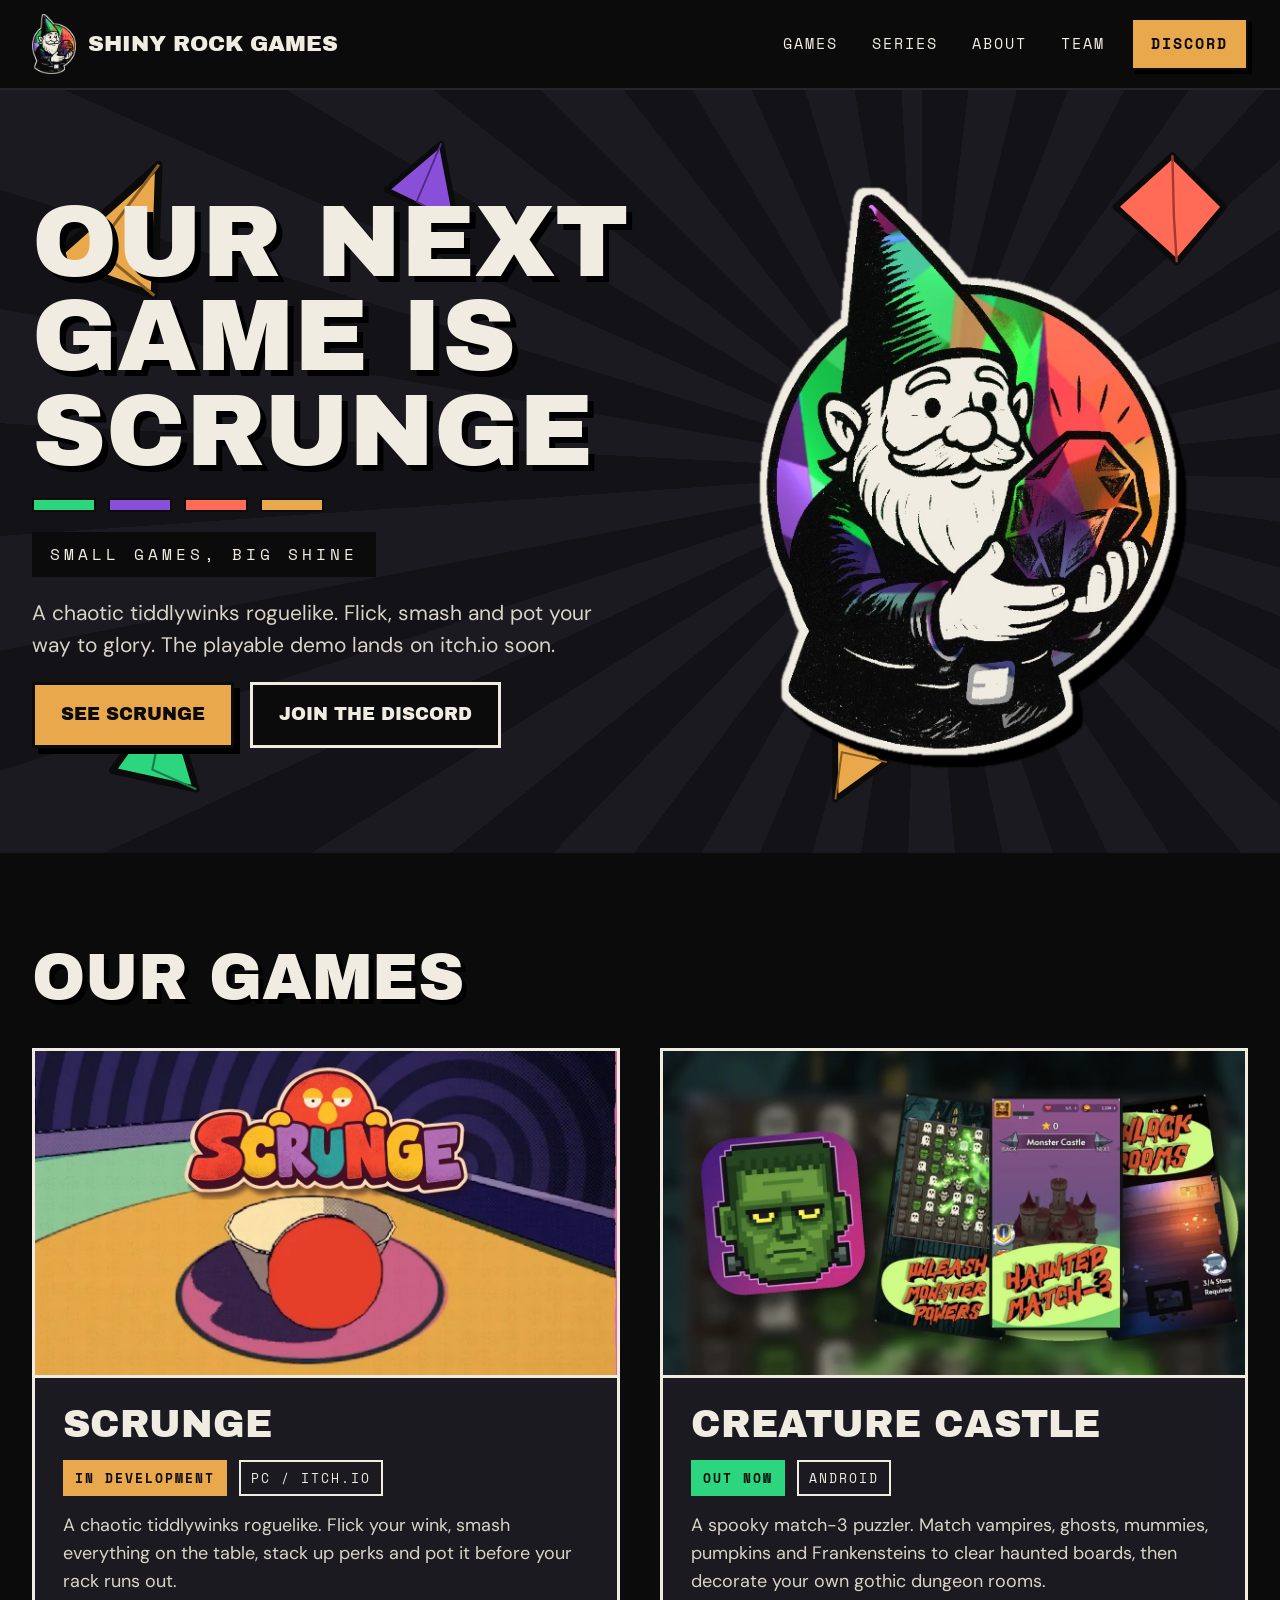
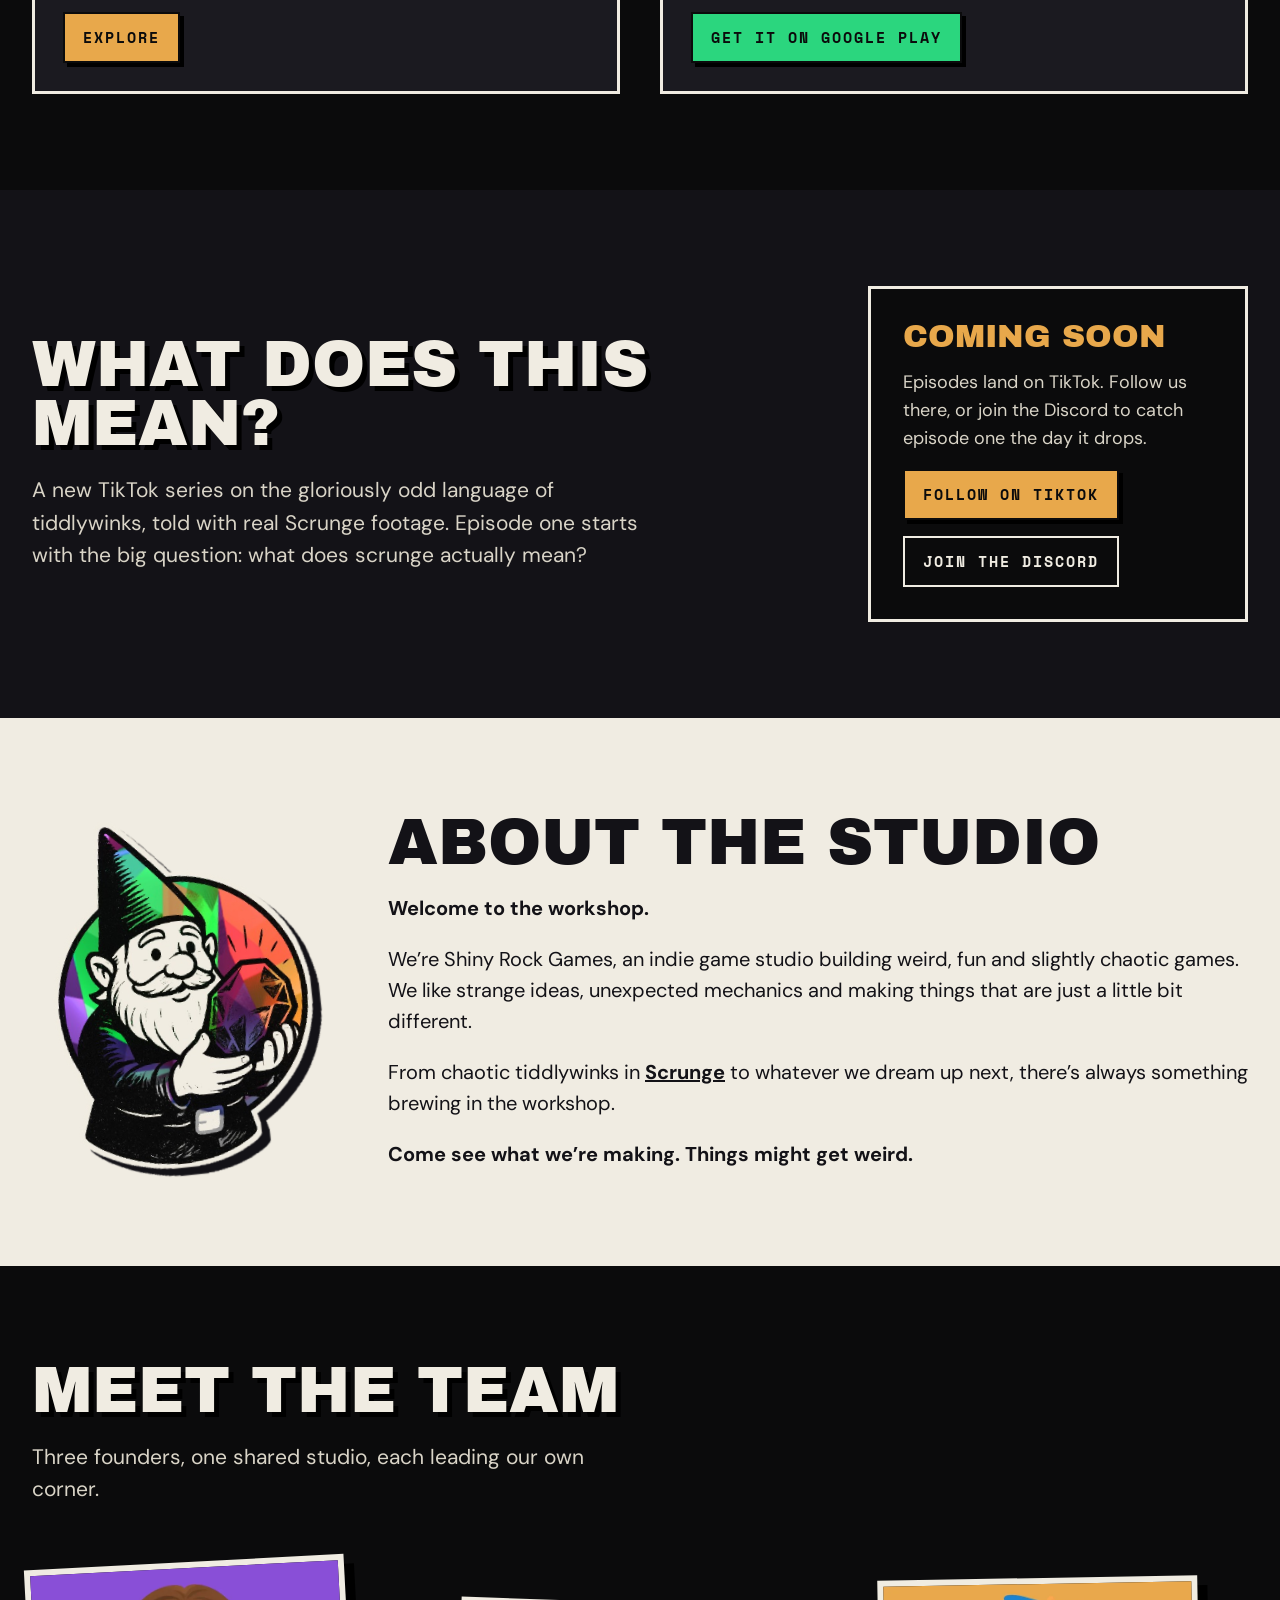
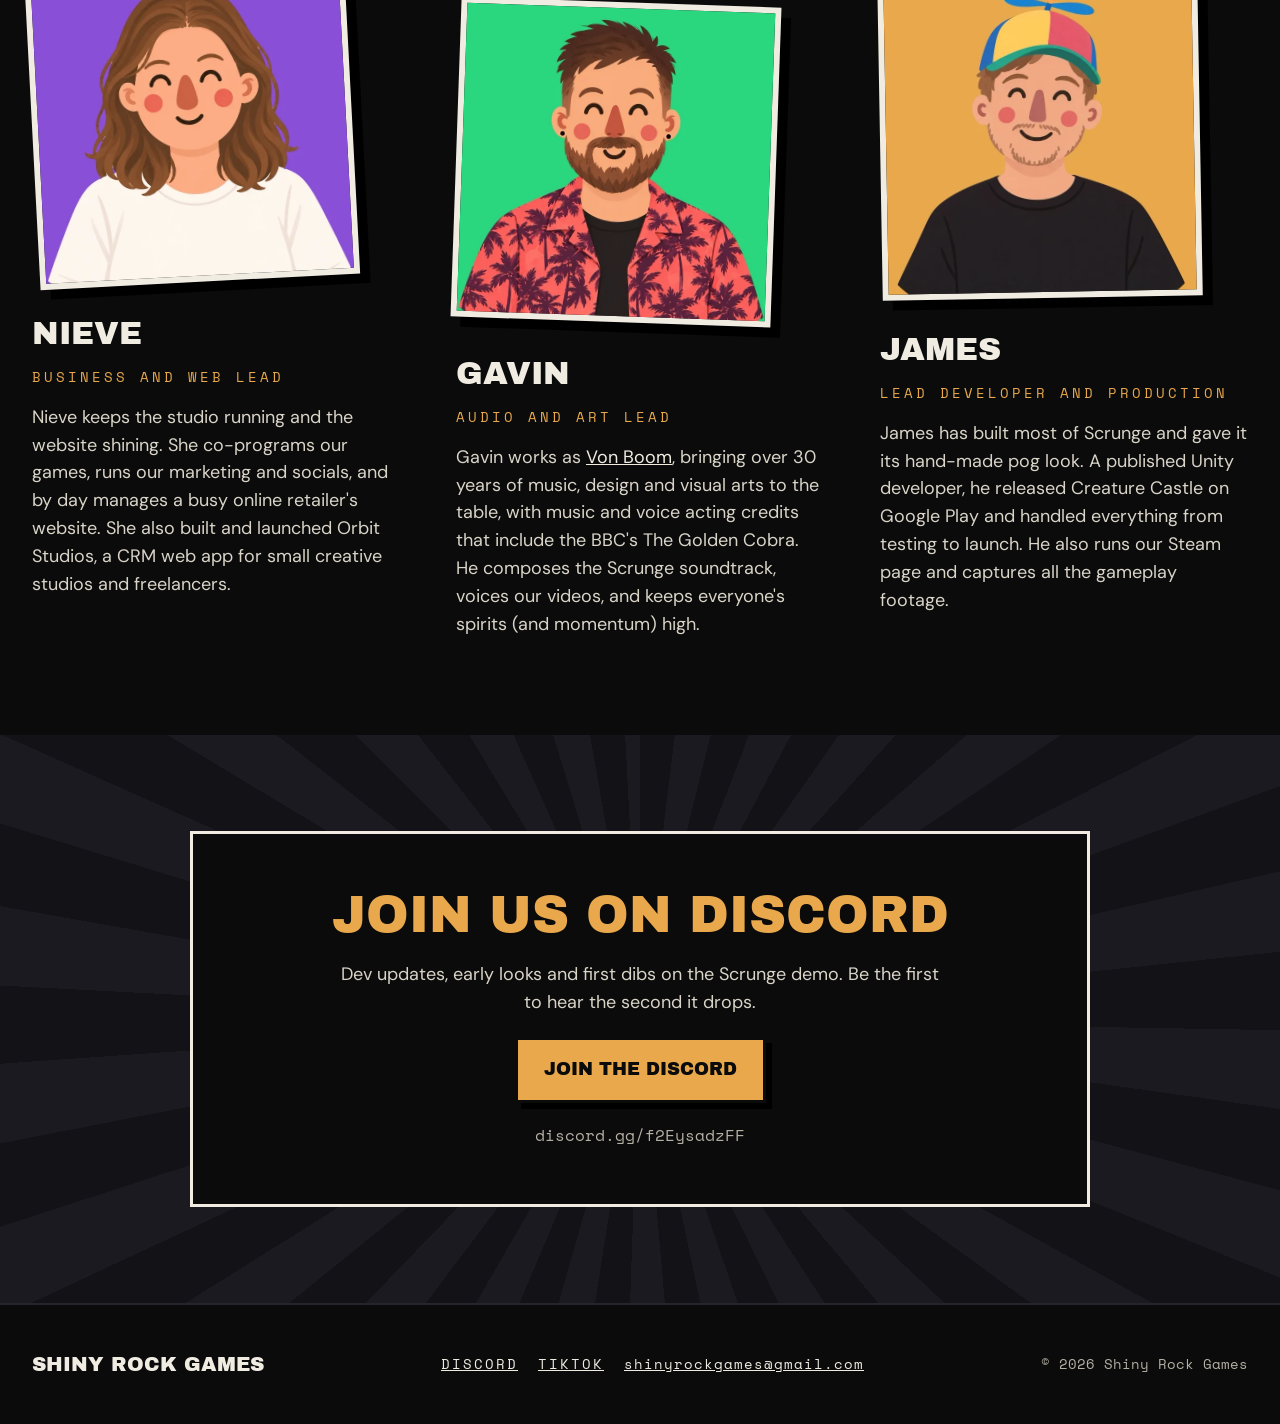
==== commit 5ae777da: "meet the team" ====
--- a/index.html
+++ b/index.html
@@ -26,6 +26,7 @@
       <a href="#games">Games</a>
       <a href="#series">Series</a>
       <a href="#about">About</a>
+      <a href="#team">Team</a>
       <a class="btn btn--primary btn--small" href="https://discord.gg/f2EysadzFF">Discord</a>
     </div>
   </nav>
@@ -116,6 +117,39 @@
     </div>
   </section>
 
+  <section id="team" class="section section--black">
+    <div class="wrap team">
+      <div class="team__intro">
+        <h2 class="display h2">Meet the team</h2>
+        <p class="lead">Three founders, one shared studio, each leading our own corner.</p>
+      </div>
+      <div class="team__grid">
+
+        <article class="founder">
+          <img class="founder__portrait" src="images/team/nieve-brand.webp" width="640" height="640" loading="lazy" alt="Cartoon portrait of Nieve, smiling, with long wavy brown hair and a cream T-shirt, on a purple background">
+          <h3 class="founder__name">Nieve</h3>
+          <p class="founder__role">Business and web lead</p>
+          <p class="founder__bio">Nieve keeps the studio running and the website shining. She co-programs our games, runs our marketing and socials, and by day manages a busy online retailer's website. She also built and launched Orbit Studios, a CRM web app for small creative studios and freelancers.</p>
+        </article>
+
+        <article class="founder">
+          <img class="founder__portrait" src="images/team/gavin-brand.webp" width="640" height="640" loading="lazy" alt="Cartoon portrait of Gavin, smiling, with a beard, spiky brown hair and a coral palm-tree shirt, on a green background">
+          <h3 class="founder__name">Gavin</h3>
+          <p class="founder__role">Audio and art lead</p>
+          <p class="founder__bio">Gavin works as <a href="https://vonboom.co.uk">Von Boom</a>, bringing over 30 years of music, design and visual arts to the table, with music and voice acting credits that include the BBC's The Golden Cobra. He composes the Scrunge soundtrack, voices our videos, and keeps everyone's spirits (and momentum) high.</p>
+        </article>
+
+        <article class="founder">
+          <img class="founder__portrait" src="images/team/james-brand.webp" width="640" height="640" loading="lazy" alt="Cartoon portrait of James, smiling, in a rainbow propeller cap and a black T-shirt, on an amber background">
+          <h3 class="founder__name">James</h3>
+          <p class="founder__role">Lead developer and production</p>
+          <p class="founder__bio">James has built most of Scrunge and gave it its hand-made pog look. A published Unity developer, he released Creature Castle on Google Play and handled everything from testing to launch. He also runs our Steam page and captures all the gameplay footage.</p>
+        </article>
+
+      </div>
+    </div>
+  </section>
+
   <section class="section sunburst">
     <div class="cta-box cta-box--centre">
       <h2 class="cta-title">Join us on Discord</h2>
--- a/style.css
+++ b/style.css
@@ -128,6 +128,22 @@
 .about__copy { flex: 1 1 460px; min-width: 0; display: flex; flex-direction: column; gap: 20px; }
 .about__copy p { margin: 0; font-size: 20px; }
 
+/* Meet the team */
+.team { display: flex; flex-direction: column; gap: 56px; }
+.team__intro { display: flex; flex-direction: column; gap: 20px; }
+.team__grid { display: grid; grid-template-columns: repeat(auto-fit, minmax(280px, 1fr)); gap: 56px; align-items: start; }
+.founder { display: flex; flex-direction: column; gap: 16px; }
+.founder__portrait { width: 100%; max-width: 320px; aspect-ratio: 1 / 1; border: 6px solid var(--cream); box-shadow: 10px 10px 0 #000; }
+.founder:nth-child(1) .founder__portrait { transform: rotate(-3deg); }
+.founder:nth-child(2) { margin-top: 40px; }
+.founder:nth-child(2) .founder__portrait { transform: rotate(2deg); }
+.founder:nth-child(3) { margin-top: 16px; }
+.founder:nth-child(3) .founder__portrait { transform: rotate(-1deg); }
+.founder__name { margin: 20px 0 0; font-family: var(--font-display); font-weight: 400; font-size: 32px; line-height: 1; text-transform: uppercase; }
+.founder__role { margin: 0; font-family: var(--font-mono); font-size: 14px; letter-spacing: 3px; text-transform: uppercase; color: var(--amber); }
+.founder__bio { margin: 0; color: var(--cream-dim); }
+.founder__bio a { color: var(--cream); }
+
 /* CTA bands */
 .cta-box { position: relative; max-width: 960px; margin: 0 auto; background: var(--black); border: 3px solid var(--cream); padding: 56px 40px; display: flex; flex-wrap: wrap; align-items: center; justify-content: space-between; gap: 40px; }
 .cta-box > div { flex: 1 1 360px; min-width: 0; display: flex; flex-direction: column; gap: 12px; }
@@ -154,8 +170,8 @@
 .pogs { display: grid; grid-template-columns: repeat(auto-fit, minmax(200px, 1fr)); gap: 40px; justify-items: center; }
 .pog { display: flex; flex-direction: column; align-items: center; gap: 16px; }
 .pog__disc { width: 200px; height: 200px; border-radius: 50%; border: 4px solid var(--black); background-size: 10px 10px; box-shadow: 6px 6px 0 var(--black); display: flex; align-items: center; justify-content: center; }
-.pog__face { width: 128px; height: 128px; border-radius: 50%; background: var(--cream); border: 3px solid var(--black); display: flex; align-items: center; justify-content: center; text-align: center; font-family: var(--font-mono); font-weight: 700; font-size: 13px; padding: 10px; overflow: hidden; }
-.pog__name { font-family: var(--font-display); font-size: 18px; text-transform: uppercase; }
+.pog__face { width: 128px; height: 128px; border-radius: 50%; background: var(--cream); border: 3px solid var(--black); display: flex; align-items: center; justify-content: center; text-align: center; font-family: var(--font-display); font-size: 18px; line-height: 1; text-transform: uppercase; padding: 12px; overflow: hidden; }
+.pog__desc { margin: 0; max-width: 220px; text-align: center; font-size: 16px; line-height: 1.4; }
 .pog--green  .pog__disc { background-color: var(--green);  background-image: radial-gradient(var(--black) 18%, transparent 20%); transform: rotate(-6deg); }
 .pog--purple .pog__disc { background-color: var(--purple); background-image: radial-gradient(var(--cream) 18%, transparent 20%); transform: rotate(5deg); }
 .pog--amber  .pog__disc { background-color: var(--amber);  background-image: radial-gradient(var(--coral) 18%, transparent 20%); transform: rotate(-2deg); }
@@ -183,6 +199,9 @@
   .brand span { font-size: 18px; }
   .shard { transform: scale(.6); opacity: .8; }
   .cta-box { padding: 36px 24px; }
+  .team__grid { grid-template-columns: 1fr; }
+  .team__grid .founder { margin-top: 0; }
+  .team__grid .founder .founder__portrait { transform: none; }
 }
 
 @media (prefers-reduced-motion: reduce) {
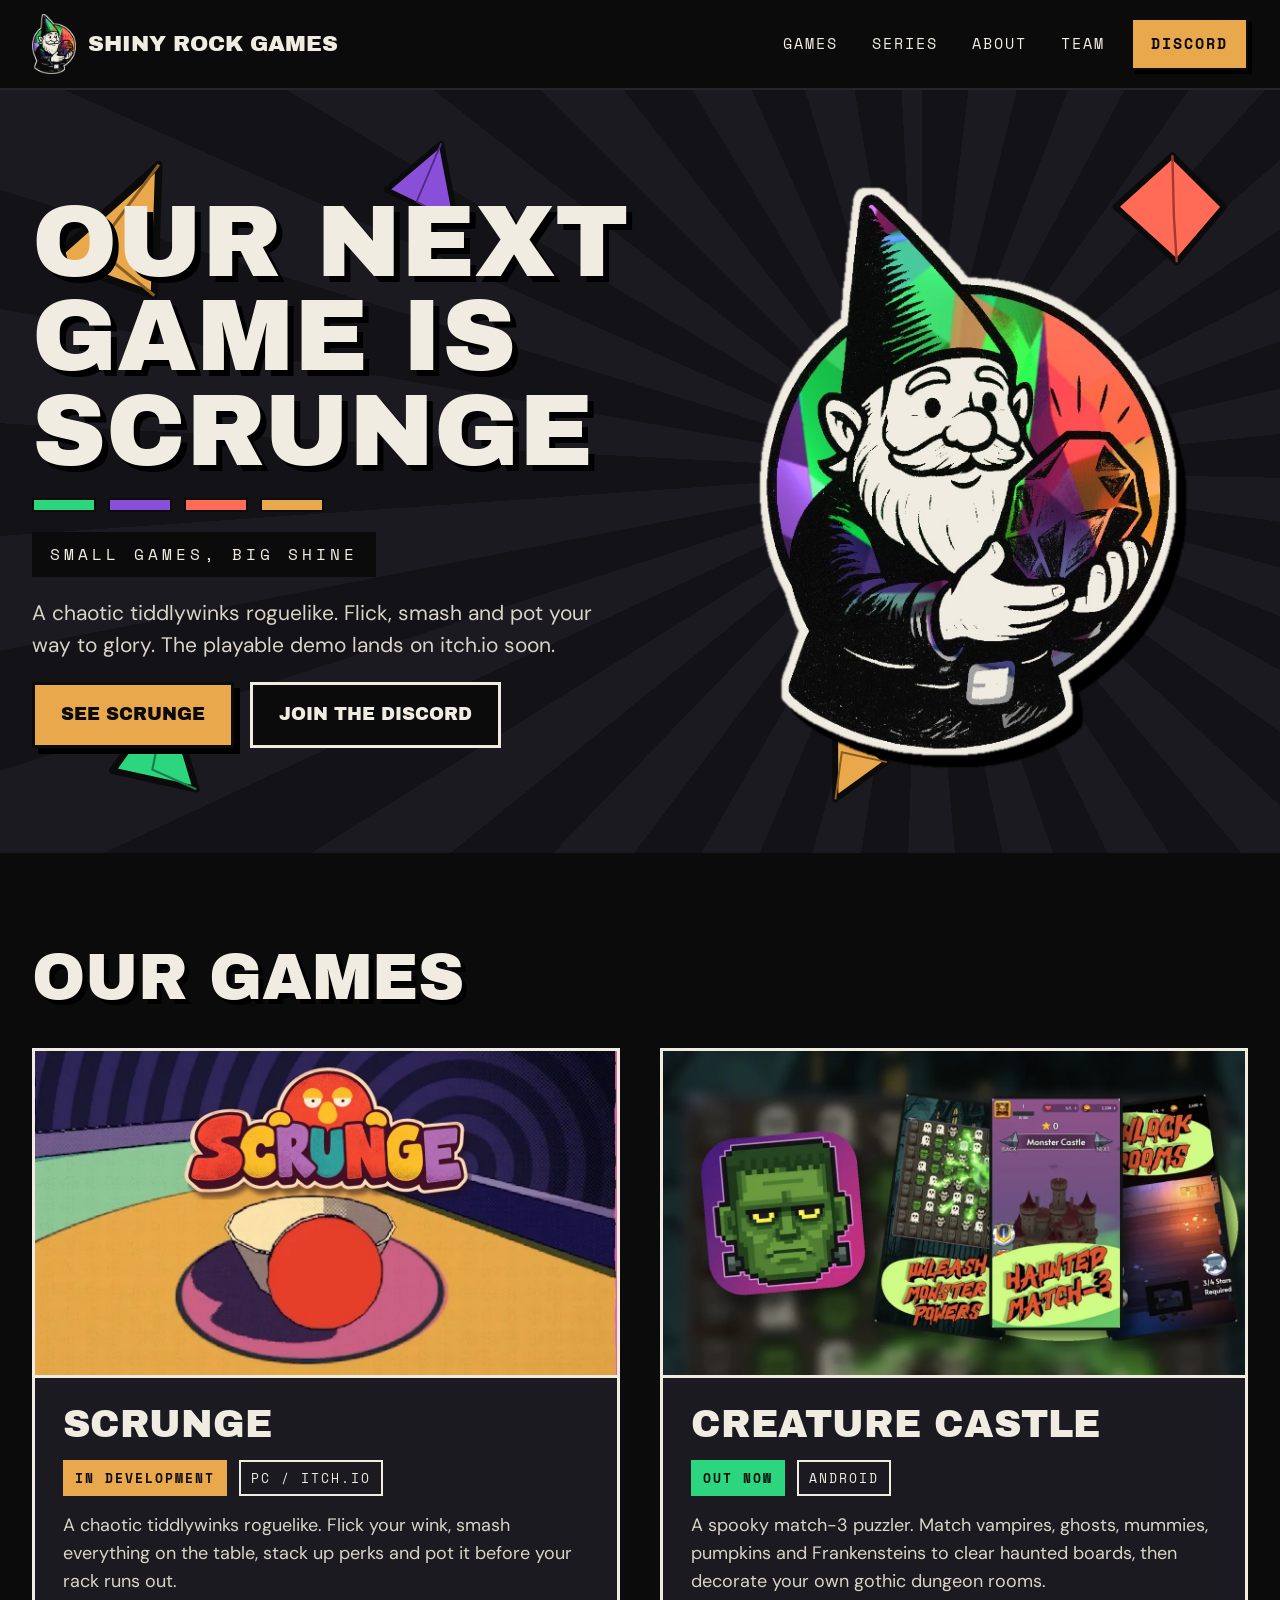
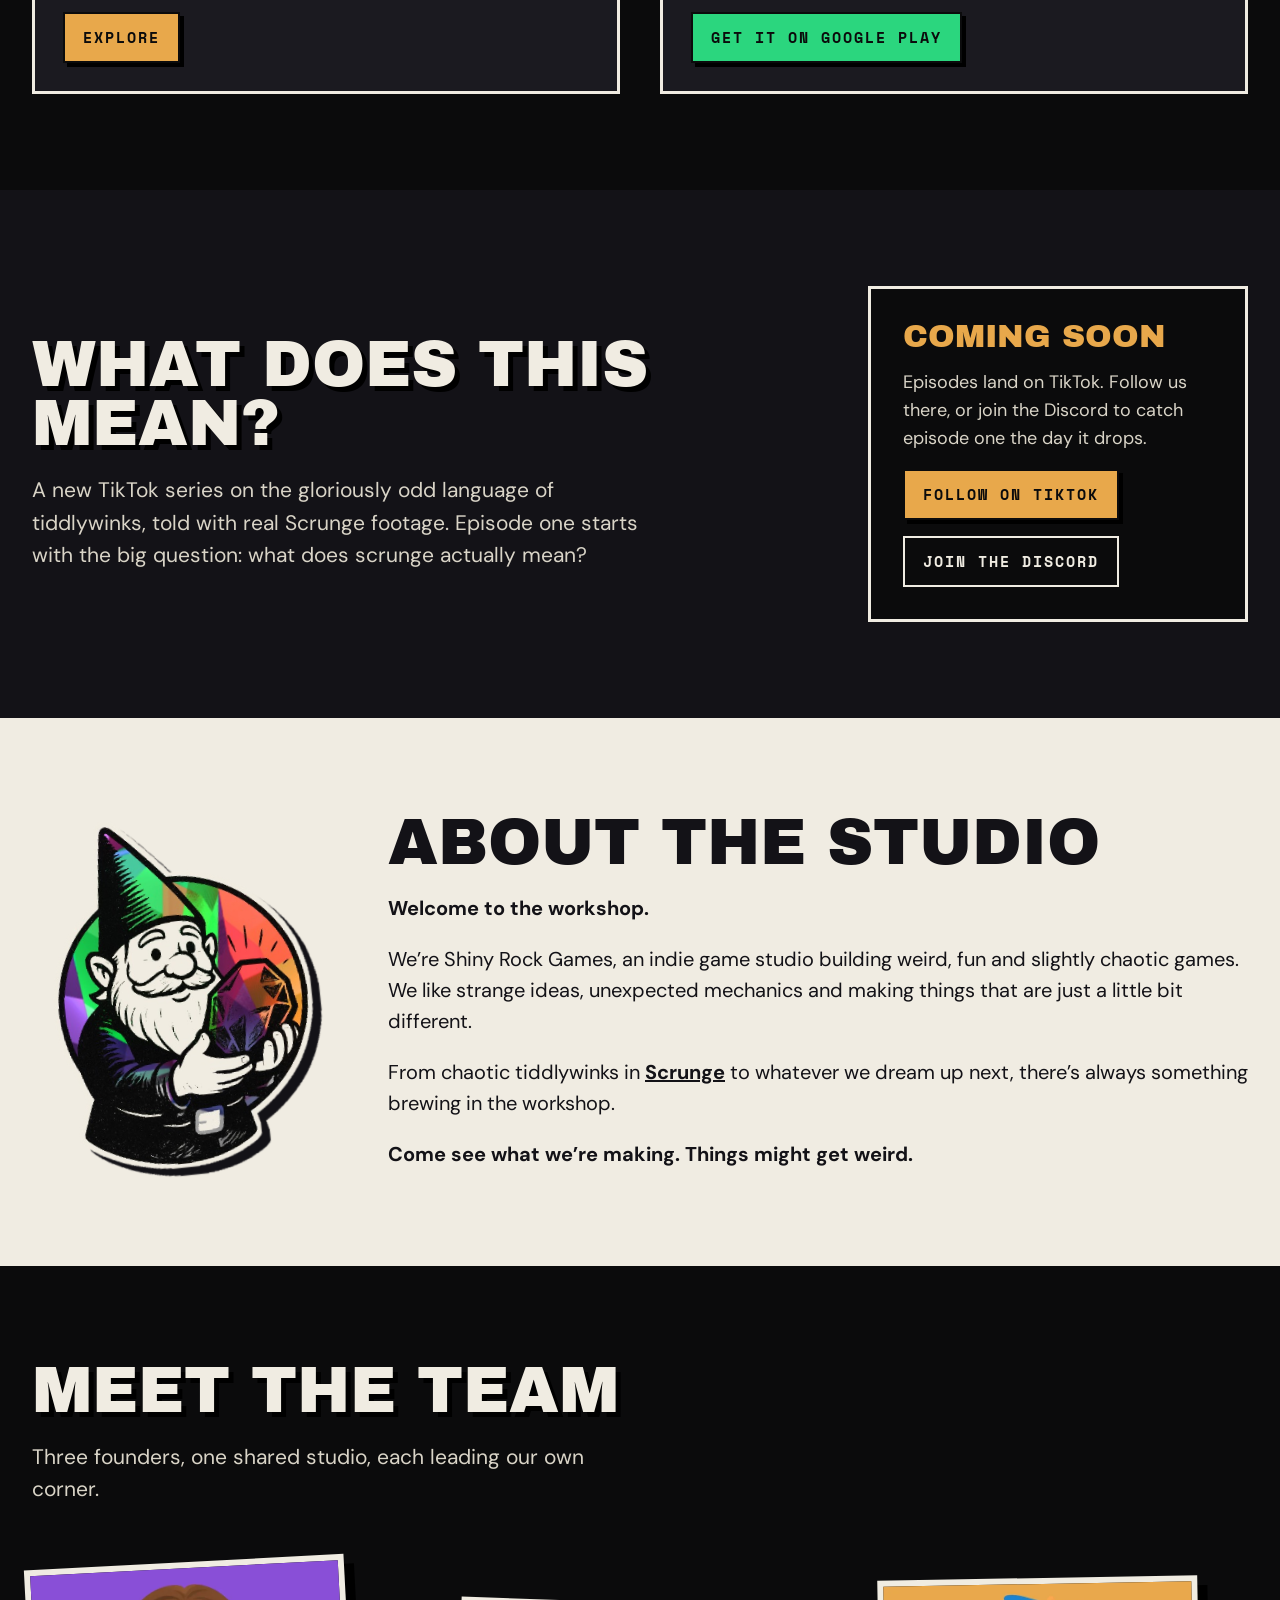
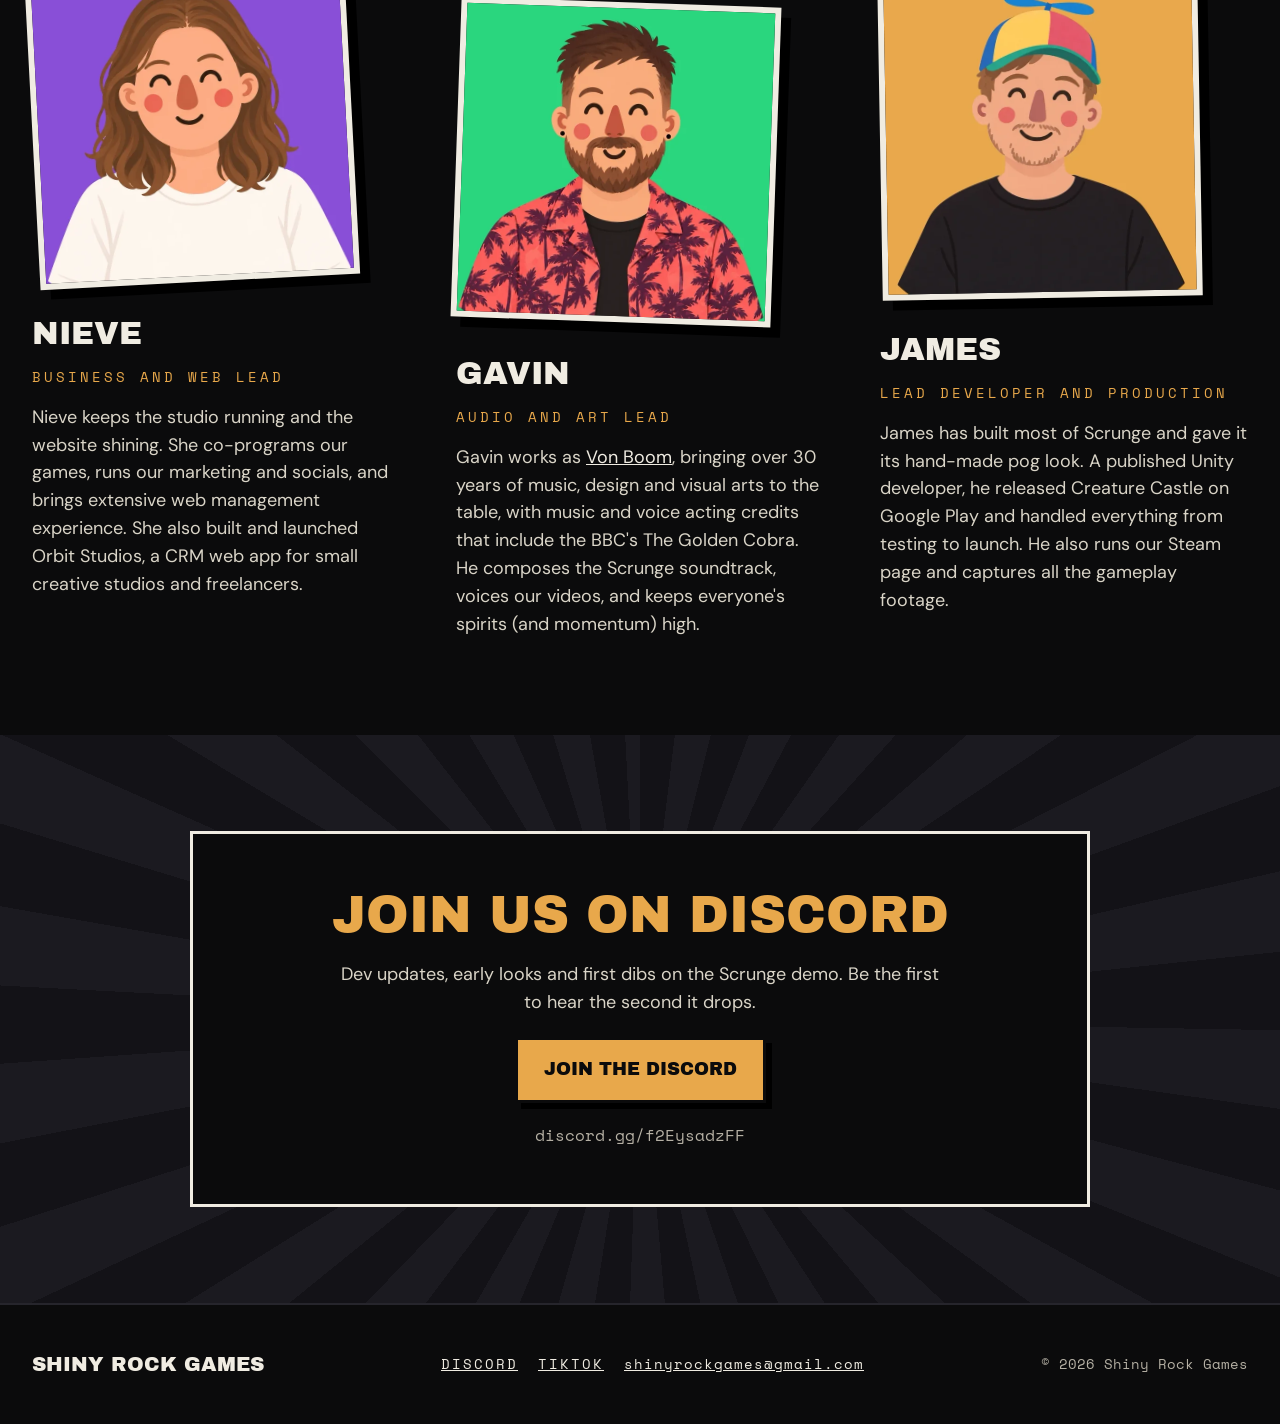
==== commit 0276681d: "Update index.html" ====
--- a/index.html
+++ b/index.html
@@ -129,7 +129,7 @@
           <img class="founder__portrait" src="images/team/nieve-brand.webp" width="640" height="640" loading="lazy" alt="Cartoon portrait of Nieve, smiling, with long wavy brown hair and a cream T-shirt, on a purple background">
           <h3 class="founder__name">Nieve</h3>
           <p class="founder__role">Business and web lead</p>
-          <p class="founder__bio">Nieve keeps the studio running and the website shining. She co-programs our games, runs our marketing and socials, and by day manages a busy online retailer's website. She also built and launched Orbit Studios, a CRM web app for small creative studios and freelancers.</p>
+          <p class="founder__bio">Nieve keeps the studio running and the website shining. She co-programs our games, runs our marketing and socials, and brings extensive web management experience. She also built and launched Orbit Studios, a CRM web app for small creative studios and freelancers.</p>
         </article>
 
         <article class="founder">
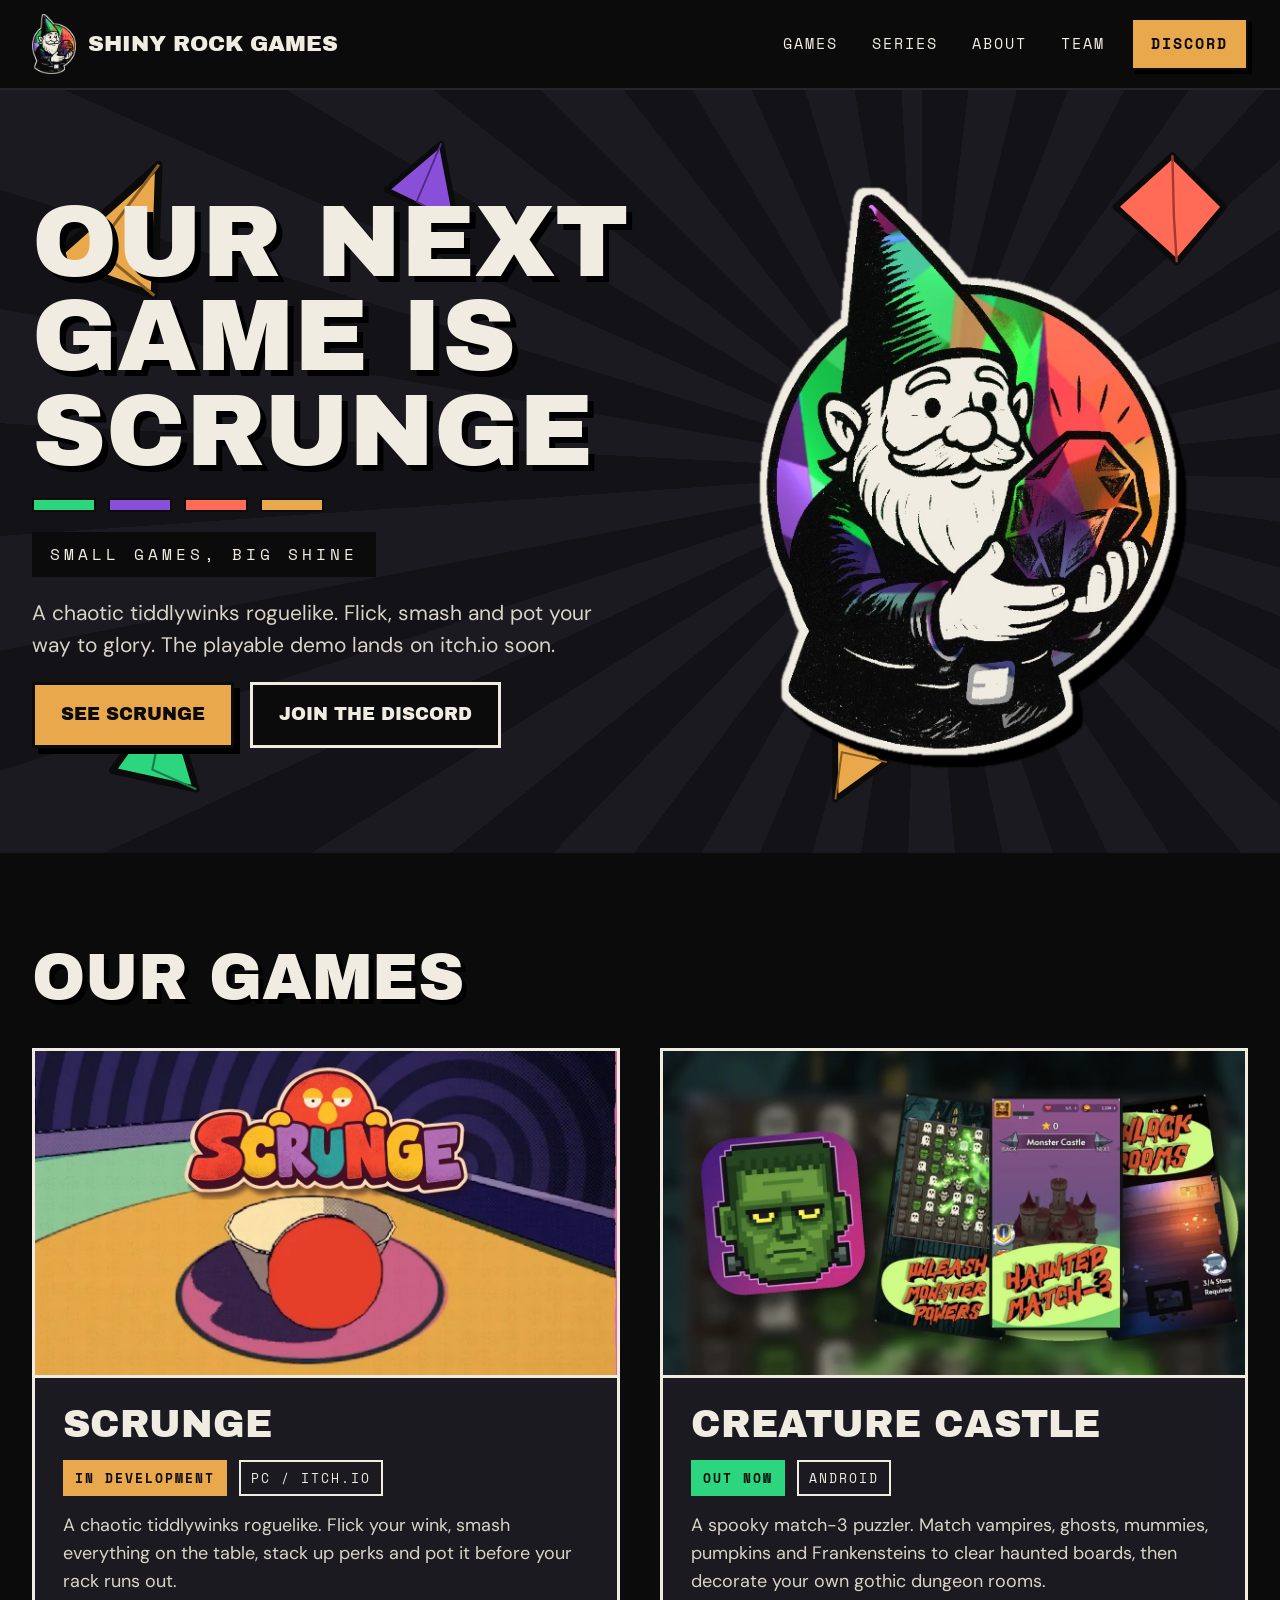
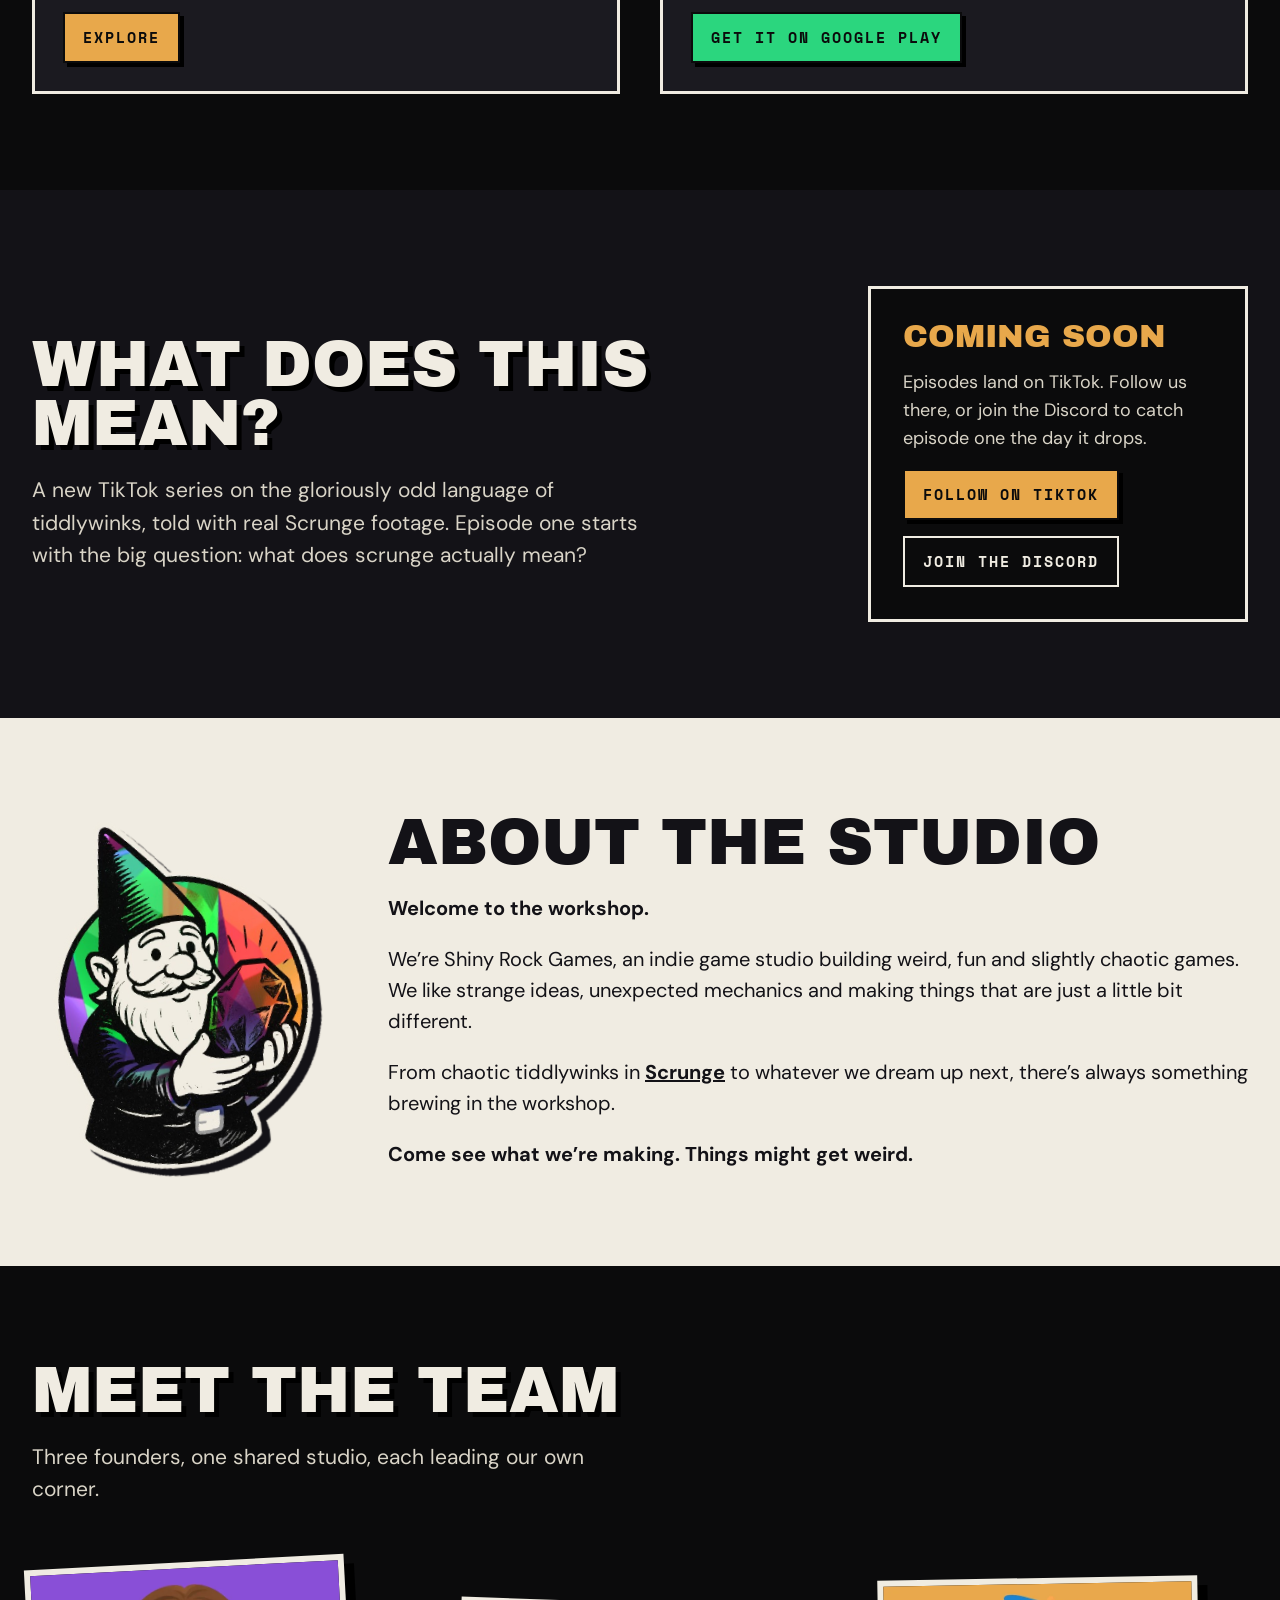
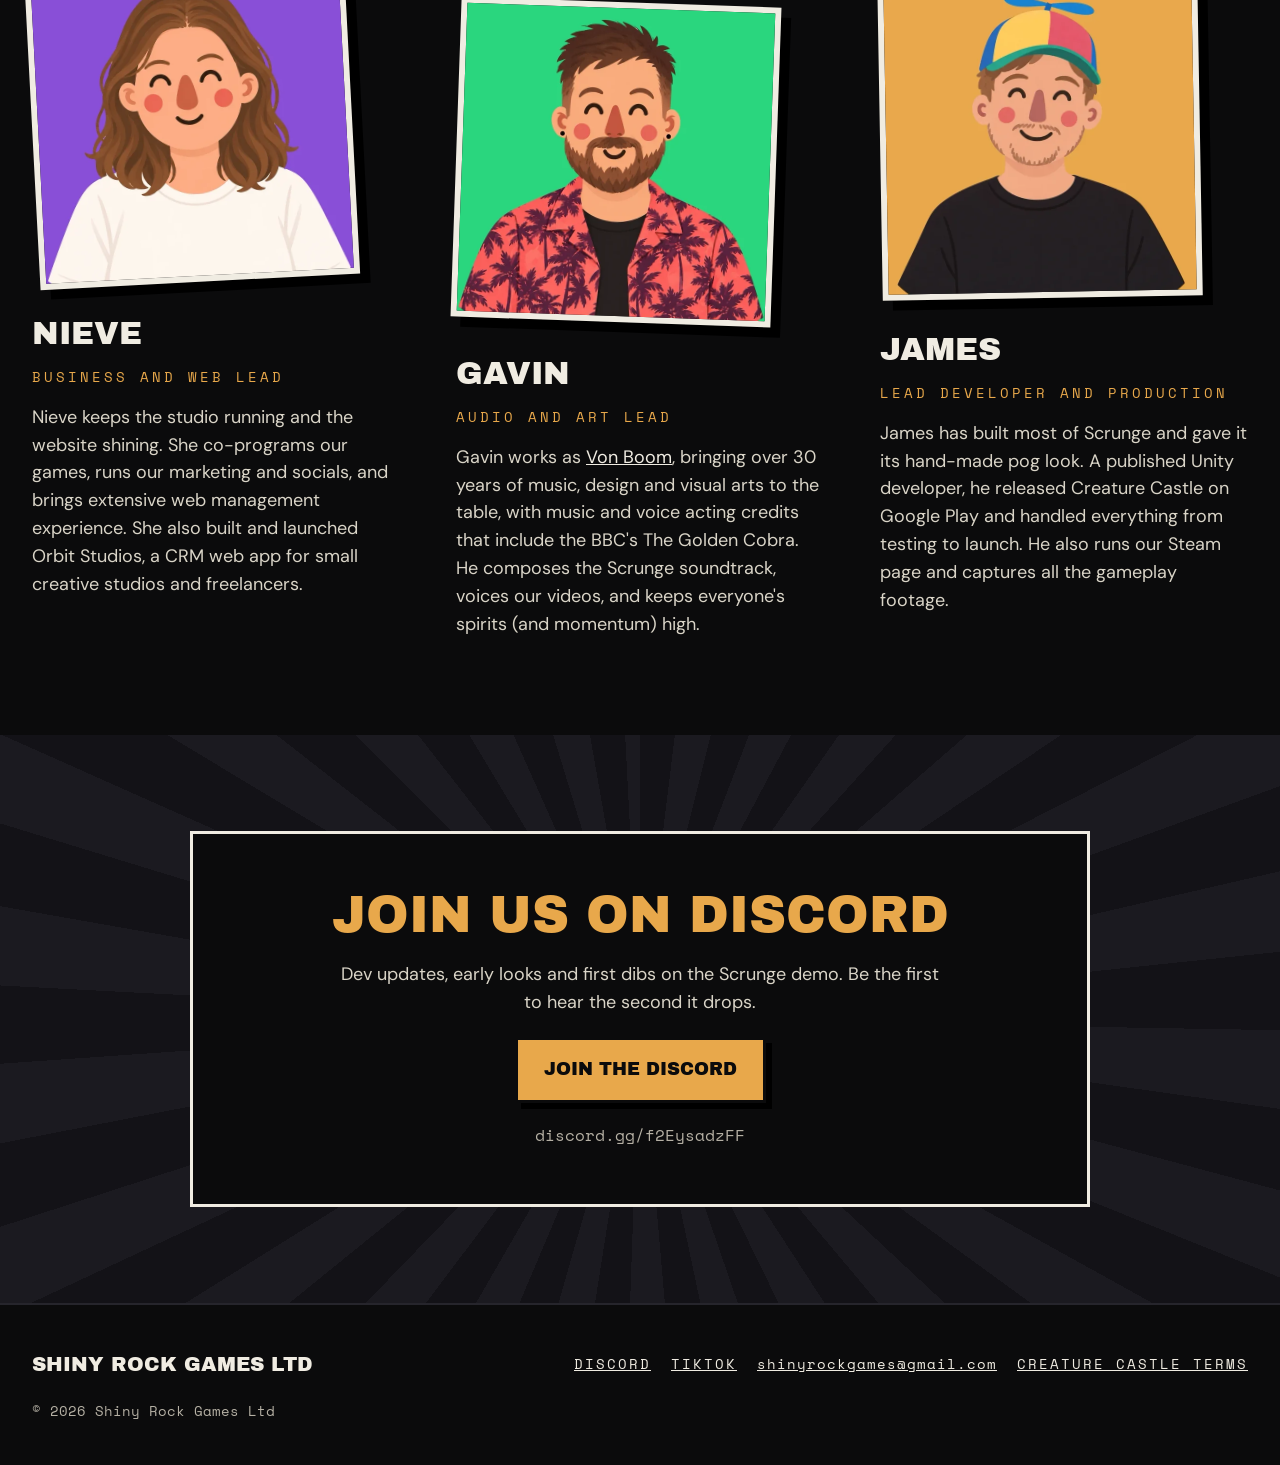
==== commit 975282ab: "terms of service" ====
--- a/index.html
+++ b/index.html
@@ -163,14 +163,15 @@
 
 <footer class="site-footer">
   <div class="wrap">
-    <span class="footer-brand">Shiny Rock Games</span>
+    <span class="footer-brand">Shiny Rock Games Ltd</span>
     <div class="footer-links">
       <a href="https://discord.gg/f2EysadzFF">Discord</a>
       <a href="https://www.tiktok.com/@shiny.rock.games">TikTok</a>
       <!-- TODO: add Instagram and Threads once the accounts exist -->
       <a class="footer-email" href="mailto:shinyrockgames@gmail.com">shinyrockgames@gmail.com</a>
+      <a href="creature-castle-terms.html">Creature Castle Terms</a>
     </div>
-    <span class="footer-copy">© 2026 Shiny Rock Games</span>
+    <span class="footer-copy">© 2026 Shiny Rock Games Ltd</span>
   </div>
 </footer>
 
--- a/style.css
+++ b/style.css
@@ -184,6 +184,18 @@
 .glossary dd { margin: 8px 0 0; color: var(--cream-dim); }
 .label-box { align-self: flex-start; padding: 12px 18px; background: var(--black); border: 2px solid var(--cream); font-family: var(--font-mono); font-weight: 700; letter-spacing: 3px; text-transform: uppercase; color: var(--amber); }
 
+/* Legal pages */
+.legal { max-width: 760px; margin: 0 auto; display: flex; flex-direction: column; gap: 20px; }
+.legal h1 { font-size: clamp(36px, 6vw, 56px); }
+.legal .legal__updated { margin: 0; font-family: var(--font-mono); font-size: 14px; letter-spacing: 3px; text-transform: uppercase; color: var(--muted); }
+.legal h2 { margin: 20px 0 0; font-family: var(--font-display); font-weight: 400; font-size: 26px; line-height: 1.1; text-transform: uppercase; color: var(--amber); }
+.legal p, .legal li, .legal address { font-family: var(--font-body); font-size: 18px; line-height: 1.65; color: var(--cream-dim); }
+.legal p { margin: 0; }
+.legal ul { margin: 0; padding-left: 20px; display: flex; flex-direction: column; gap: 12px; }
+.legal address { font-style: normal; }
+.legal a { color: var(--cream); text-decoration: underline; }
+.legal a:hover { color: var(--amber); }
+
 /* Footer */
 .site-footer { background: var(--black); padding: 44px var(--gutter); border-top: 2px solid var(--panel-2); }
 .site-footer .wrap { display: flex; flex-wrap: wrap; align-items: center; justify-content: space-between; gap: 20px; }
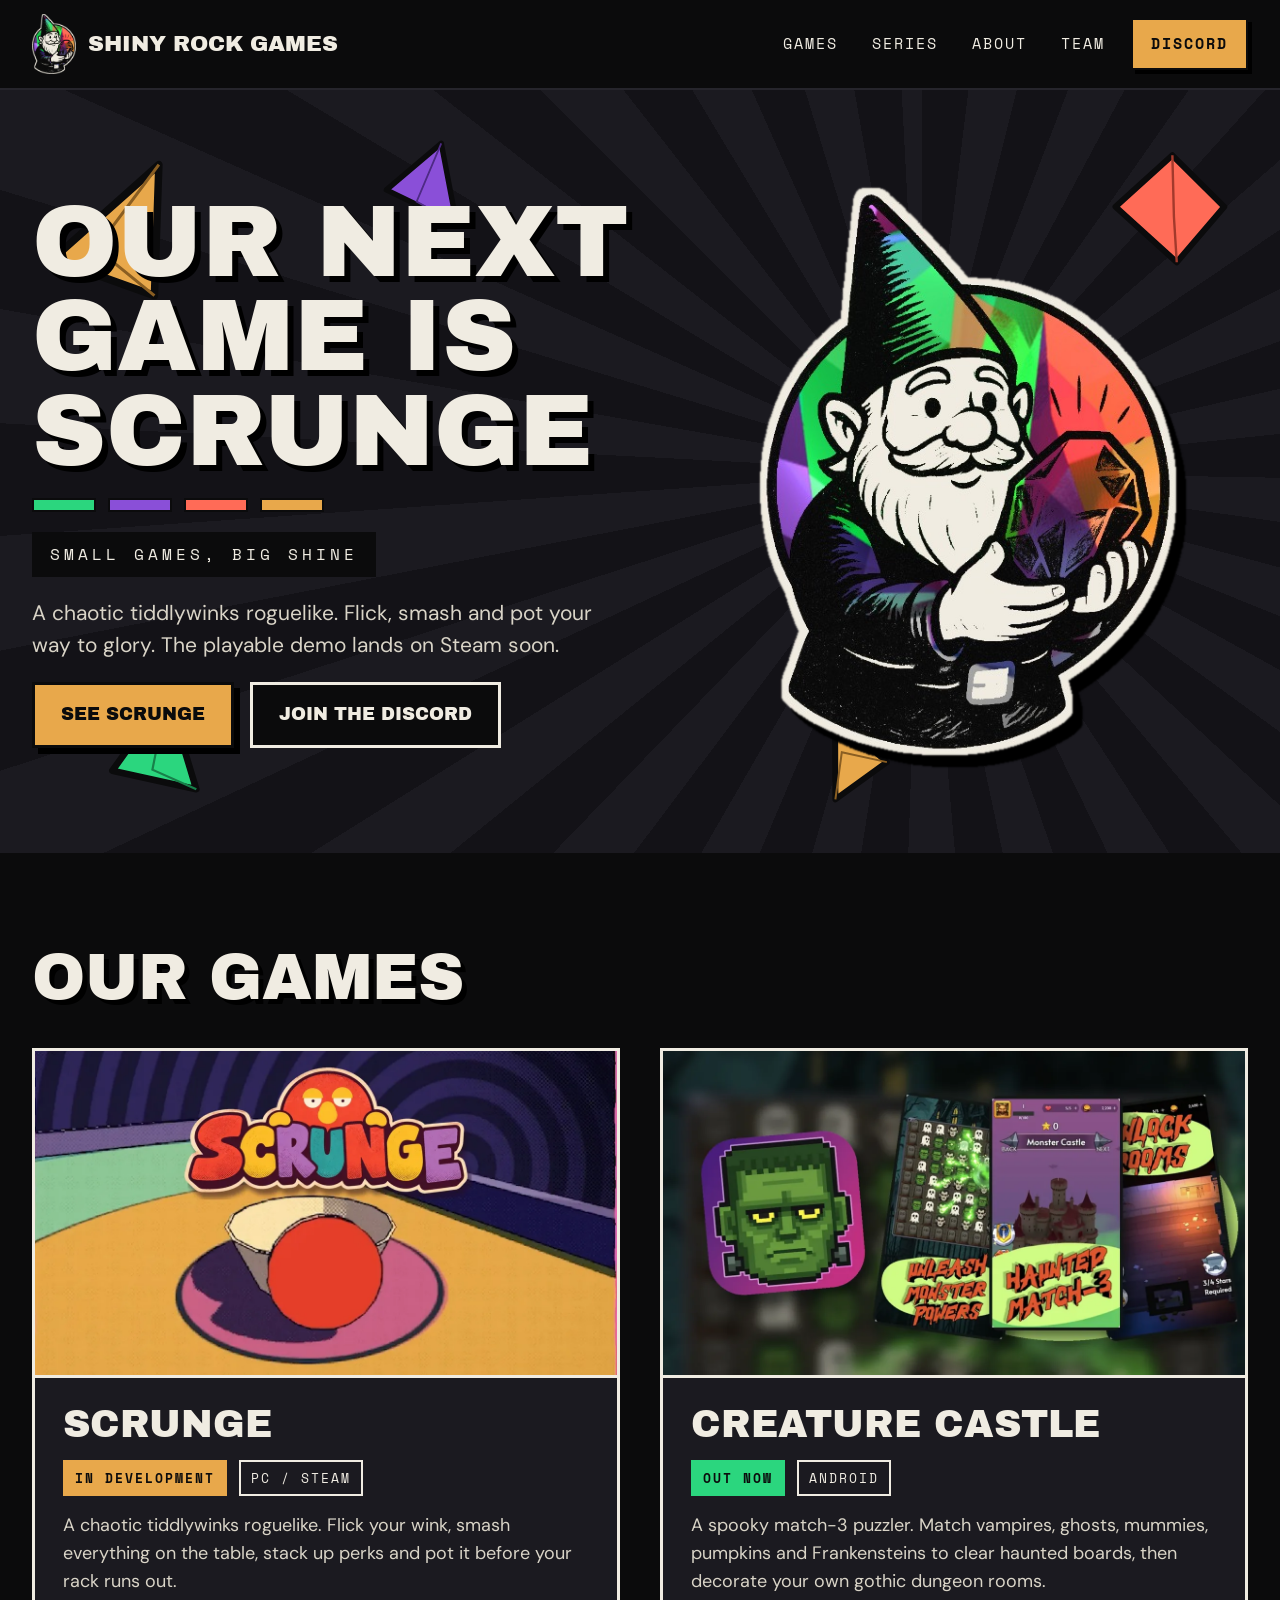
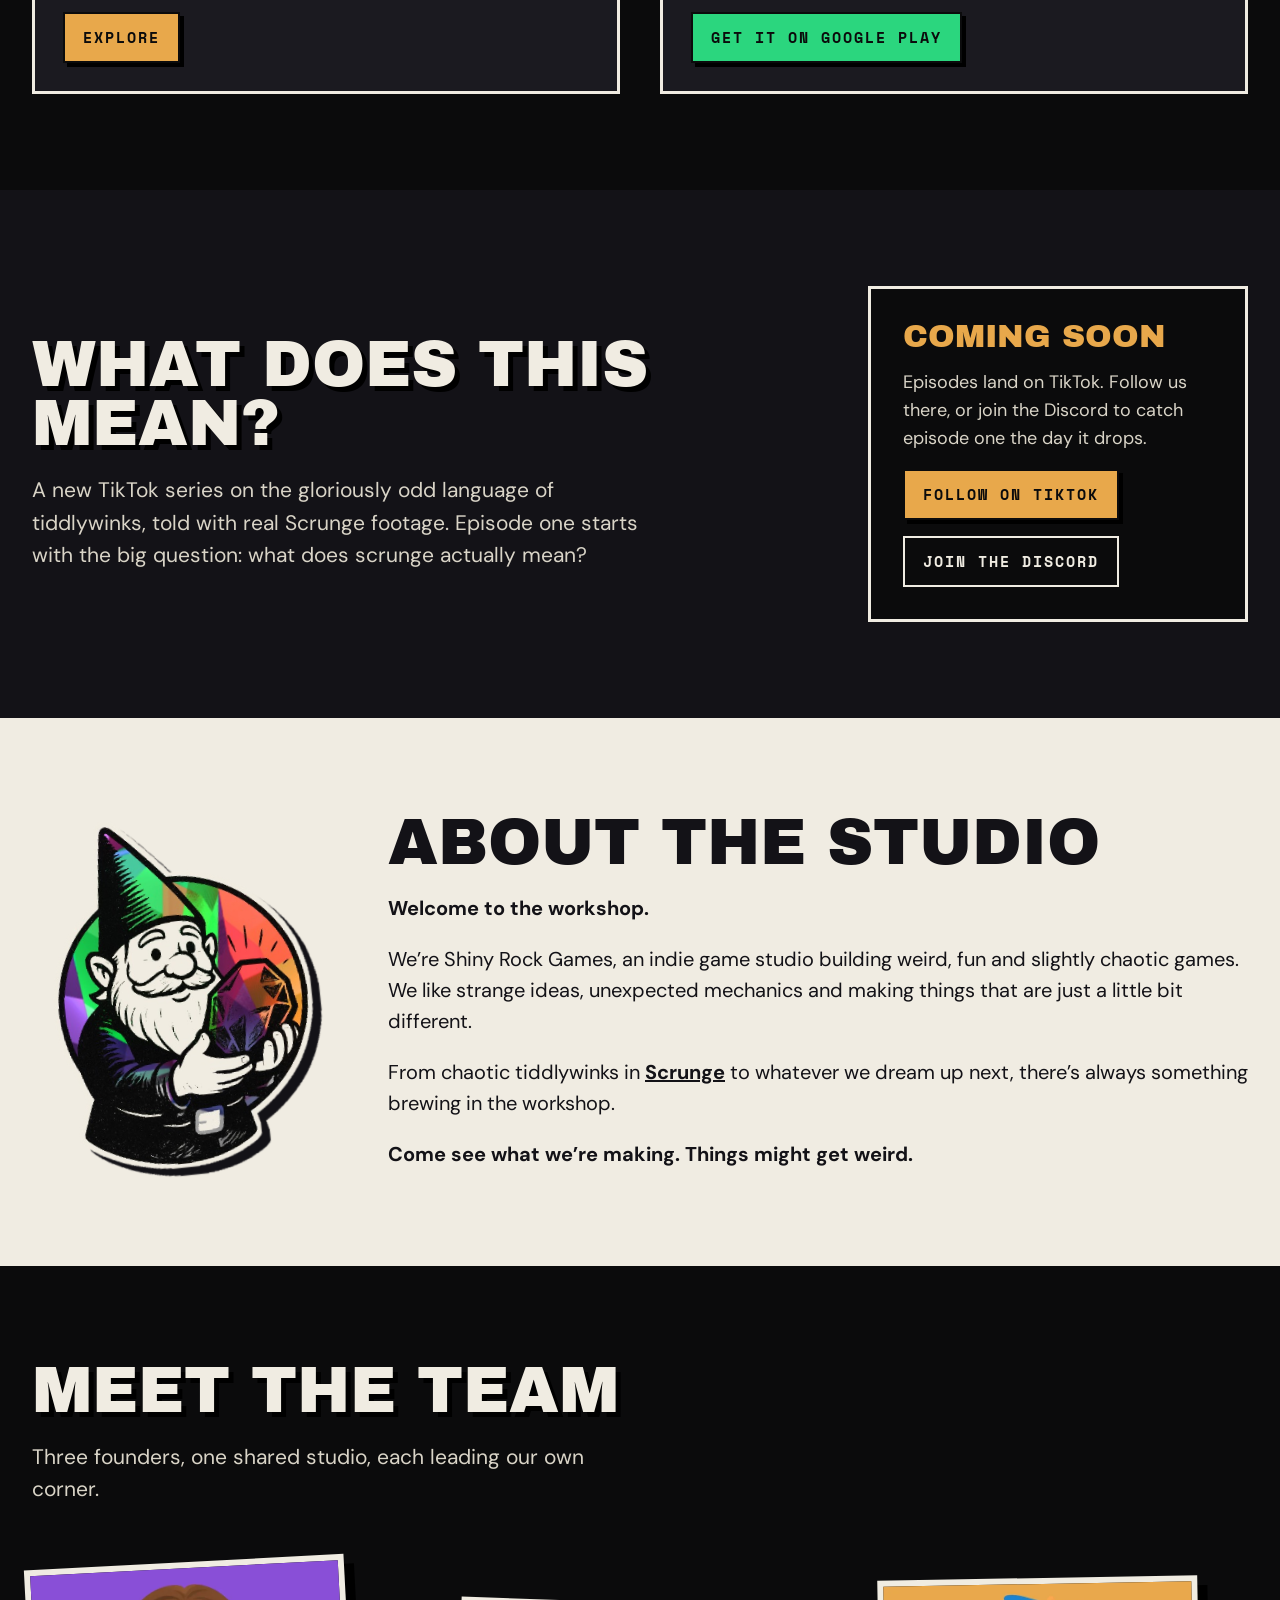
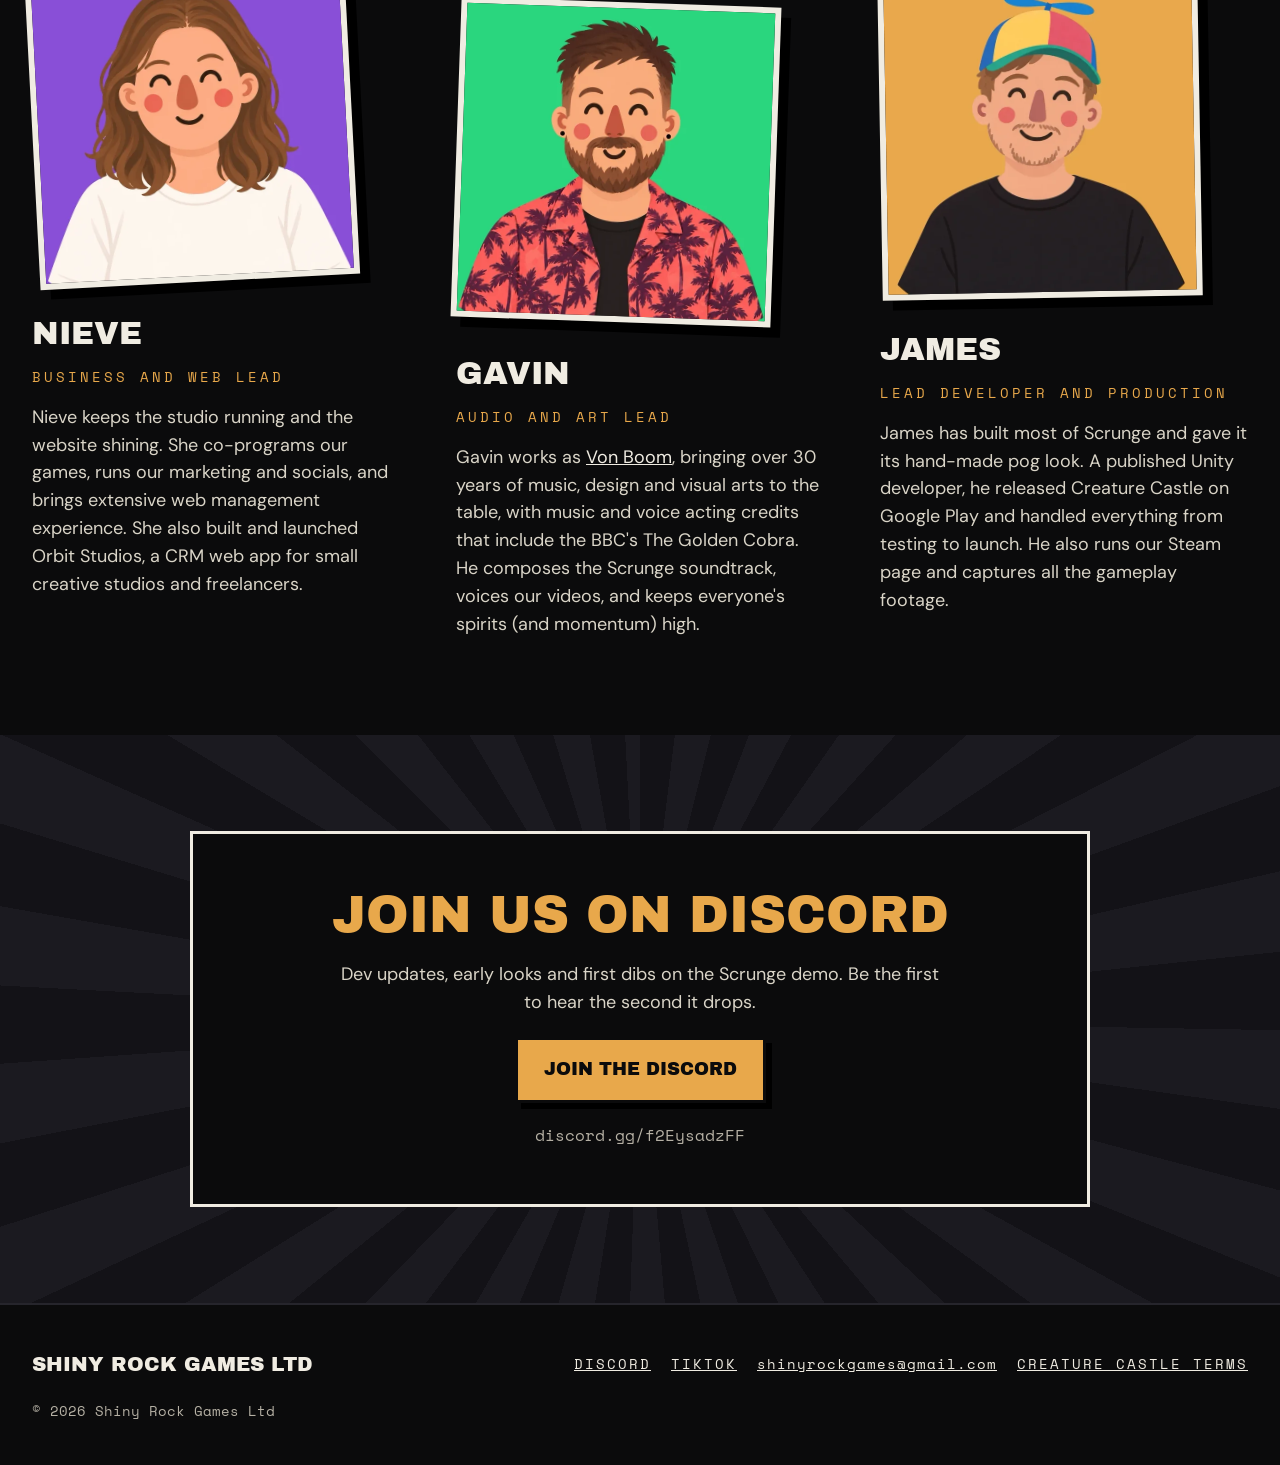
==== commit c7d17dea: "itchio to steam" ====
--- a/index.html
+++ b/index.html
@@ -3,11 +3,37 @@
 <head>
 <meta charset="utf-8">
 <meta name="viewport" content="width=device-width, initial-scale=1">
-<title>Shiny Rock Games</title>
-<meta name="description" content="Shiny Rock Games makes small games with big shine. Our next game, Scrunge, is a chaotic tiddlywinks roguelike with a demo coming soon on itch.io.">
+<title>Shiny Rock Games | Indie game studio</title>
+<meta name="description" content="Shiny Rock Games is an indie game studio. Scrunge, our chaotic tiddlywinks roguelike, has a demo coming soon, and Creature Castle is out now on Google Play.">
 <meta property="og:title" content="Shiny Rock Games">
 <meta property="og:description" content="Small games, big shine. Scrunge demo coming soon.">
-<meta property="og:image" content="images/logo.png">
+<meta property="og:image" content="https://shinyrockgames.github.io/images/logo.png">
+<link rel="canonical" href="https://shinyrockgames.github.io/">
+<!-- TODO: paste the Google Search Console verification tag here, then remove the comment markers:
+<meta name="google-site-verification" content="YOUR-VERIFICATION-CODE">
+-->
+<!-- TODO: add these to "sameAs" below once the accounts or pages exist (only real, public URLs):
+  X: https://x.com/...
+  Bluesky: https://bsky.app/profile/...
+  Steam: https://store.steampowered.com/app/...
+  itch.io: https://shinyrockgames.itch.io/...
+-->
+<script type="application/ld+json">
+{
+  "@context": "https://schema.org",
+  "@type": "Organization",
+  "name": "Shiny Rock Games Ltd",
+  "alternateName": "Shiny Rock Games",
+  "url": "https://shinyrockgames.github.io/",
+  "logo": "https://shinyrockgames.github.io/images/logo.png",
+  "email": "shinyrockgames@gmail.com",
+  "sameAs": [
+    "https://discord.gg/f2EysadzFF",
+    "https://www.tiktok.com/@shiny.rock.games",
+    "https://play.google.com/store/apps/details?id=com.shinyrockgames.monstercastle"
+  ]
+}
+</script>
 <link rel="icon" type="image/png" href="images/logo.png">
 <link rel="preconnect" href="https://fonts.googleapis.com">
 <link rel="preconnect" href="https://fonts.gstatic.com" crossorigin>
@@ -46,7 +72,7 @@
         <h1 class="display h1">Our next game is Scrunge</h1>
         <div class="colour-bar" aria-hidden="true"><span></span><span></span><span></span><span></span></div>
         <span class="tagline">Small games, big shine</span>
-        <p class="lead">A chaotic tiddlywinks roguelike. Flick, smash and pot your way to glory. The playable demo lands on itch.io soon.</p>
+        <p class="lead">A chaotic tiddlywinks roguelike. Flick, smash and pot your way to glory. The playable demo lands on Steam soon.</p>
         <div class="btn-row">
           <a class="btn btn--primary" href="scrunge.html">See Scrunge</a>
           <a class="btn btn--outline" href="https://discord.gg/f2EysadzFF">Join the Discord</a>
@@ -67,7 +93,7 @@
           <img src="images/scrunge-screenshot.webp" width="1200" height="675" loading="lazy" alt="The Scrunge logo above a red wink resting against the pot on an orange mat">
           <div class="game-card__body">
             <h3 class="h3">Scrunge</h3>
-            <div class="tags"><span class="tag tag--amber">IN DEVELOPMENT</span><span class="tag">PC / ITCH.IO</span></div>
+            <div class="tags"><span class="tag tag--amber">IN DEVELOPMENT</span><span class="tag">PC / STEAM</span></div>
             <p class="body-dim">A chaotic tiddlywinks roguelike. Flick your wink, smash everything on the table, stack up perks and pot it before your rack runs out.</p>
             <a class="btn btn--primary btn--small" href="scrunge.html">Explore</a>
           </div>
